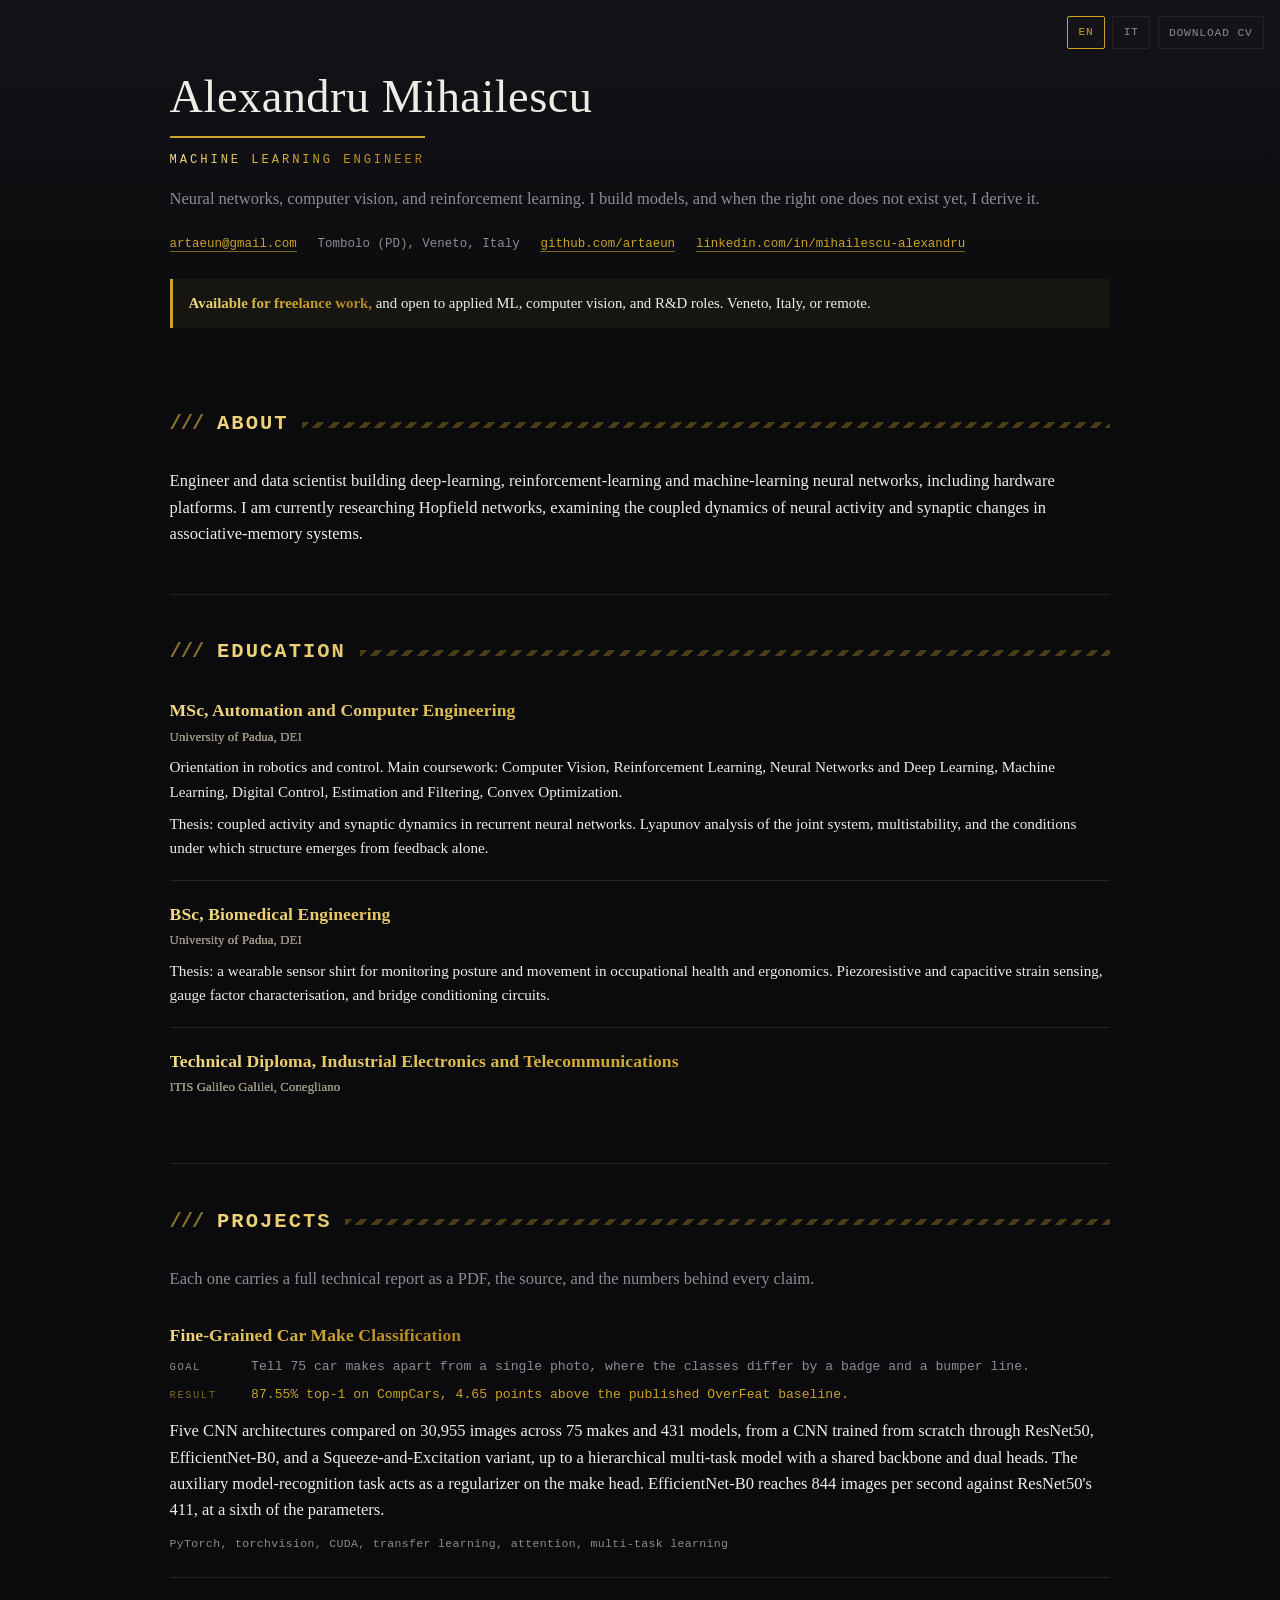
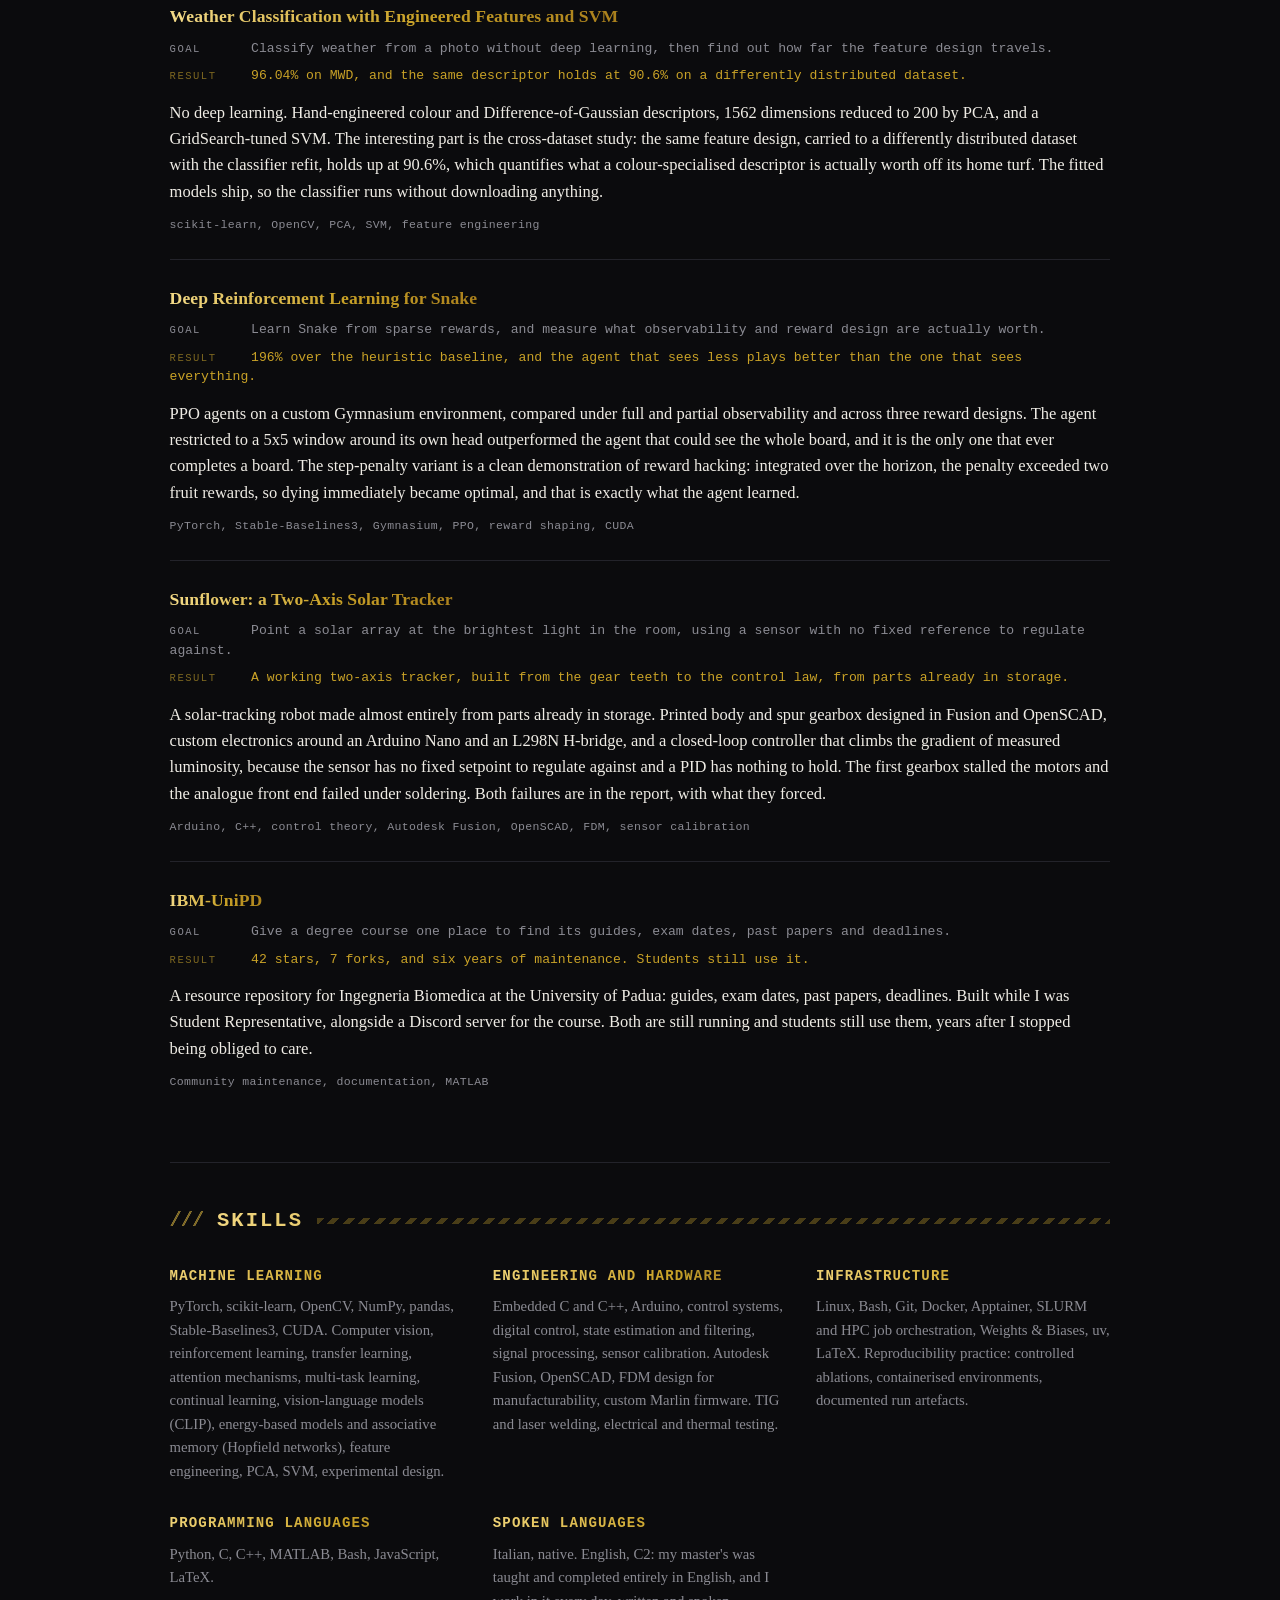
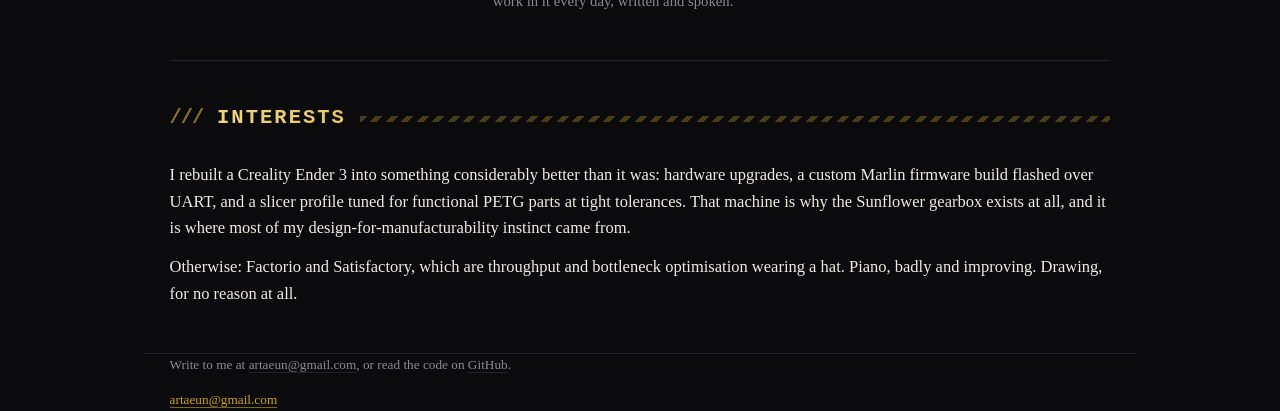
==== index.html @ 0f0a7ff7 "Portfolio site Static two-language page. Italian and English, one stylesheet, a print template that " ====
<!DOCTYPE html>
<html lang="en">
<head>
<meta charset="utf-8">
<meta name="viewport" content="width=device-width, initial-scale=1">
<title>Alexandru Mihailescu</title>
<meta name="description" content="Applied ML engineer. Computer vision, reinforcement learning, embedded systems. MSc Automation Engineering, University of Padua.">
<link rel="stylesheet" href="style.css">
<link rel="icon" href="data:,">
</head>
<body>

<nav class="toolbar screen-only">
  <a href="index.html" class="on">EN</a>
  <a href="it.html">IT</a>
  <button onclick="window.print()">Download CV</button>
</nav>

<header class="hero">
  <div class="wrap">
    <h1>Alexandru Mihailescu</h1>
    <p class="role">Machine Learning Engineer</p>
    <p class="sub">Neural networks, computer vision, and reinforcement learning. I build models, and when the right one does not exist yet, I derive it.</p>

    <ul class="contact">
      <li><a href="mailto:artaeun@gmail.com">artaeun@gmail.com</a></li>
      <li class="print-only phone">+39 340 519 2139</li>
      <li>Tombolo (PD), Veneto, Italy</li>
      <li><a href="https://github.com/artaeun">github.com/artaeun</a></li>
      <li><a href="https://www.linkedin.com/in/mihailescu-alexandru">linkedin.com/in/mihailescu-alexandru</a></li>
    </ul>

    <p class="availability"><strong>Available for freelance work,</strong> and open to applied ML, computer vision, and R&amp;D roles. Veneto, Italy, or remote.</p>
  </div>
</header>

<main class="wrap">

<section id="about">
    <h2>About</h2>
    <p>Engineer and data scientist building deep-learning, reinforcement-learning and machine-learning neural networks, including hardware platforms. I am currently researching Hopfield networks, examining the coupled dynamics of neural activity and synaptic changes in associative-memory systems.</p>
  </section>

<section id="projects">
    <h2>Projects</h2>
    <p class="lede screen-only">Each one carries a full technical report as a PDF, the source, and the numbers behind every claim.</p>

    <article class="project">
      <h3><a href="https://github.com/artaeun/fine-grained-car-classification">Fine-Grained Car Make Classification</a></h3>
      <p class="goal"><span>Goal</span> Tell 75 car makes apart from a single photo, where the classes differ by a badge and a bumper line.</p>
      <p class="metric"><span>Result</span> 87.55% top-1 on CompCars, 4.65 points above the published OverFeat baseline.</p>
      <p>Five CNN architectures compared on 30,955 images across 75 makes and 431 models, from a CNN trained from scratch through ResNet50, EfficientNet-B0, and a Squeeze-and-Excitation variant, up to a hierarchical multi-task model with a shared backbone and dual heads. The auxiliary model-recognition task acts as a regularizer on the make head. EfficientNet-B0 reaches 844 images per second against ResNet50's 411, at a sixth of the parameters.</p>
      <p class="stack">PyTorch, torchvision, CUDA, transfer learning, attention, multi-task learning</p>
    </article>

    <article class="project">
      <h3><a href="https://github.com/artaeun/weather-classification-svm">Weather Classification with Engineered Features and SVM</a></h3>
      <p class="goal"><span>Goal</span> Classify weather from a photo without deep learning, then find out how far the feature design travels.</p>
      <p class="metric"><span>Result</span> 96.04% on MWD, and the same descriptor holds at 90.6% on a differently distributed dataset.</p>
      <p>No deep learning. Hand-engineered colour and Difference-of-Gaussian descriptors, 1562 dimensions reduced to 200 by PCA, and a GridSearch-tuned SVM. The interesting part is the cross-dataset study: the same feature design, carried to a differently distributed dataset with the classifier refit, holds up at 90.6%, which quantifies what a colour-specialised descriptor is actually worth off its home turf. The fitted models ship, so the classifier runs without downloading anything.</p>
      <p class="stack">scikit-learn, OpenCV, PCA, SVM, feature engineering</p>
    </article>

    <article class="project">
      <h3><a href="https://github.com/artaeun/deep-rl-snake">Deep Reinforcement Learning for Snake</a></h3>
      <p class="goal"><span>Goal</span> Learn Snake from sparse rewards, and measure what observability and reward design are actually worth.</p>
      <p class="metric"><span>Result</span> 196% over the heuristic baseline, and the agent that sees less plays better than the one that sees everything.</p>
      <p>PPO agents on a custom Gymnasium environment, compared under full and partial observability and across three reward designs. The agent restricted to a 5x5 window around its own head outperformed the agent that could see the whole board, and it is the only one that ever completes a board. The step-penalty variant is a clean demonstration of reward hacking: integrated over the horizon, the penalty exceeded two fruit rewards, so dying immediately became optimal, and that is exactly what the agent learned.</p>
      <p class="stack">PyTorch, Stable-Baselines3, Gymnasium, PPO, reward shaping, CUDA</p>
    </article>

    <article class="project">
      <h3><a href="https://github.com/artaeun/sunflower-solar-tracker">Sunflower: a Two-Axis Solar Tracker</a></h3>
      <p class="goal"><span>Goal</span> Point a solar array at the brightest light in the room, using a sensor with no fixed reference to regulate against.</p>
      <p class="metric"><span>Result</span> A working two-axis tracker, built from the gear teeth to the control law, from parts already in storage.</p>
      <p>A solar-tracking robot made almost entirely from parts already in storage. Printed body and spur gearbox designed in Fusion and OpenSCAD, custom electronics around an Arduino Nano and an L298N H-bridge, and a closed-loop controller that climbs the gradient of measured luminosity, because the sensor has no fixed setpoint to regulate against and a PID has nothing to hold. The first gearbox stalled the motors and the analogue front end failed under soldering. Both failures are in the report, with what they forced.</p>
      <p class="stack">Arduino, C++, control theory, Autodesk Fusion, OpenSCAD, FDM, sensor calibration</p>
    </article>

    <article class="project">
      <h3><a href="https://github.com/artaeun/IBM-UniPD">IBM-UniPD</a></h3>
      <p class="goal"><span>Goal</span> Give a degree course one place to find its guides, exam dates, past papers and deadlines.</p>
      <p class="metric"><span>Result</span> 42 stars, 7 forks, and six years of maintenance. Students still use it.</p>
      <p>A resource repository for Ingegneria Biomedica at the University of Padua: guides, exam dates, past papers, deadlines. Built while I was Student Representative, alongside a Discord server for the course. Both are still running and students still use them, years after I stopped being obliged to care.</p>
      <p class="stack">Community maintenance, documentation, MATLAB</p>
    </article>
  </section>

<section id="education">
    <h2>Education</h2>

    <article class="entry">
      <h3>MSc, Automation and Computer Engineering <span class="org">University of Padua, DEI</span></h3>
      <p class="screen-only">Orientation in robotics and control. Main coursework: Computer Vision, Reinforcement Learning, Neural Networks and Deep Learning, Machine Learning, Digital Control, Estimation and Filtering, Convex Optimization.</p>
      <p>Thesis: coupled activity and synaptic dynamics in recurrent neural networks. Lyapunov analysis of the joint system, multistability, and the conditions under which structure emerges from feedback alone.</p>
    </article>

    <article class="entry">
      <h3>BSc, Biomedical Engineering <span class="org">University of Padua, DEI</span></h3>
      <p>Thesis: a wearable sensor shirt for monitoring posture and movement in occupational health and ergonomics. Piezoresistive and capacitive strain sensing, gauge factor characterisation, and bridge conditioning circuits.</p>
    </article>

    <article class="entry">
      <h3>Technical Diploma, Industrial Electronics and Telecommunications <span class="org">ITIS Galileo Galilei, Conegliano</span></h3>
    </article>
  </section>

<section id="skills">
    <h2>Skills</h2>

    <div class="skillgrid">
      <div>
        <h3>Machine learning</h3>
        <p>PyTorch, scikit-learn, OpenCV, NumPy, pandas, Stable-Baselines3, CUDA. Computer vision, reinforcement learning, transfer learning, attention mechanisms, multi-task learning, continual learning, vision-language models (CLIP), energy-based models and associative memory (Hopfield networks), feature engineering, PCA, SVM, experimental design.</p>
      </div>
      <div>
        <h3>Engineering and hardware</h3>
        <p>Embedded C and C++, Arduino, control systems, digital control, state estimation and filtering, signal processing, sensor calibration. Autodesk Fusion, OpenSCAD, FDM design for manufacturability, custom Marlin firmware. TIG and laser welding, electrical and thermal testing.</p>
      </div>
      <div>
        <h3>Infrastructure</h3>
        <p>Linux, Bash, Git, Docker, Apptainer, SLURM and HPC job orchestration, Weights &amp; Biases, uv, LaTeX. Reproducibility practice: controlled ablations, containerised environments, documented run artefacts.</p>
      </div>
      <div>
        <h3>Programming languages</h3>
        <p>Python, C, C++, MATLAB, Bash, JavaScript, LaTeX.</p>
      </div>
      <div>
        <h3>Spoken languages</h3>
        <p>Italian, native. English, C2: my master's was taught and completed entirely in English, and I work in it every day, written and spoken.</p>
      </div>
      </div>
  </section>



<section id="interests" class="screen-only">
    <h2>Interests</h2>
    <p>I rebuilt a Creality Ender 3 into something considerably better than it was: hardware upgrades, a custom Marlin firmware build flashed over UART, and a slicer profile tuned for functional PETG parts at tight tolerances. That machine is why the Sunflower gearbox exists at all, and it is where most of my design-for-manufacturability instinct came from.</p>
    <p>Otherwise: Factorio and Satisfactory, which are throughput and bottleneck optimisation wearing a hat. Piano, badly and improving. Drawing, for no reason at all.</p>
  </section>

</main>

<footer class="wrap">
  <p class="colophon screen-only">Write to me at <a href="mailto:artaeun@gmail.com">artaeun@gmail.com</a>, or read the code on <a href="https://github.com/artaeun">GitHub</a>.</p>
  <p class="screen-only"><a href="mailto:artaeun@gmail.com">artaeun@gmail.com</a></p>
  <p class="print-only">artaeun@gmail.com &nbsp;&middot;&nbsp; +39 340 519 2139 &nbsp;&middot;&nbsp; Tombolo (PD), Italy &nbsp;&middot;&nbsp; Portfolio, source and full technical reports: github.com/artaeun &nbsp;&middot;&nbsp; artaeun.github.io</p>
</footer>

</body>
</html>
---- style.css ----
﻿:root {
  --ink: #0b0b0d;
  --ink-2: #131318;
  --text: #efece5;
  --muted: #8b8b93;

  --gold: #c9a227;
  --gold-lit: #f0d478;
  --gold-dim: #7d6720;
  --grad: linear-gradient(62deg, #f5dc8a 0%, #c9a227 55%, #a97f1c 100%);
  --grad-cool: linear-gradient(62deg, #f0d478 0%, #c9a227 60%, #8d6f34 100%);

  --rule: #23232a;

  --serif: "Charter", "Bitstream Charter", Constantia, "Iowan Old Style", "Palatino Linotype", Palatino, Georgia, serif;
  --mono: ui-monospace, "Cascadia Mono", "SF Mono", Menlo, Consolas, monospace;

  --page: 62rem;
  --gutter: 1.6rem;
}

* { box-sizing: border-box; margin: 0; padding: 0; }
html { -webkit-text-size-adjust: 100%; }

body {
  background: var(--ink);
  color: var(--text);
  font: 400 16.5px/1.6 var(--serif);
  font-feature-settings: "kern" 1, "liga" 1, "lnum" 1;
  font-variant-numeric: lining-nums;
}

.wrap { width: 100%; max-width: var(--page); margin: 0 auto; padding: 0 var(--gutter); }

a { color: var(--gold); text-decoration: none; border-bottom: 1px solid var(--gold-dim); }
a:hover { color: var(--gold-lit); border-bottom-color: var(--gold-lit); }

/* Obsidianite move: bold text is a gradient, clipped to the glyphs. */
strong {
  background-image: var(--grad);
  -webkit-background-clip: text;
  background-clip: text;
  -webkit-text-fill-color: transparent;
  color: var(--gold);
  font-weight: 600;
}

/* ---------- hero ---------- */

.hero { padding: 4.5rem 0 2.4rem; background: linear-gradient(180deg, var(--ink-2), var(--ink)); }

h1 { font-size: clamp(2rem, 5.5vw, 2.9rem); font-weight: 400; letter-spacing: 0.01em; line-height: 1.08; }

.role {
  font-family: var(--mono);
  font-size: 0.76rem;
  letter-spacing: 0.24em;
  text-transform: uppercase;
  margin: 0.85rem 0 0;
  padding-top: 0.85rem;
  border-top: 2px solid var(--gold);
  display: inline-block;
  background-image: var(--grad);
  -webkit-background-clip: text;
  background-clip: text;
  -webkit-text-fill-color: transparent;
}

.sub { color: var(--muted); margin-top: 0.9rem; }

.contact {
  list-style: none;
  display: flex; flex-wrap: wrap;
  gap: 0.3rem 1.3rem;
  margin-top: 1.4rem;
  font-family: var(--mono);
  font-size: 0.78rem;
  color: var(--muted);
}

.availability {
  margin-top: 1.5rem;
  padding: 0.8rem 1rem;
  border-left: 3px solid var(--gold);
  background: rgba(201, 162, 39, 0.06);
  font-size: 0.93rem;
}

/* ---------- sections: the worksite rule ---------- */

/* Reading order on screen. The markup order is the printed order, so the two are
   set independently. */
main { display: flex; flex-direction: column; }
#about     { order: 1; }
#education { order: 2; }
#projects  { order: 3; }
#skills    { order: 4; }
#interests { order: 5; }

section { padding: 2.6rem 0 2.9rem; }

main section, footer { border-top: 1px solid var(--rule); }
#about { border-top: 0; }

h2 {
  display: flex;
  align-items: center;
  gap: 0.85rem;
  font-family: var(--mono);
  font-size: 1.28rem;
  font-weight: 700;
  letter-spacing: 0.1em;
  text-transform: uppercase;
  margin-bottom: 1.7rem;
  background-image: var(--grad);
  -webkit-background-clip: text;
  background-clip: text;
  -webkit-text-fill-color: transparent;
}

h2::before {
  content: "///";
  -webkit-text-fill-color: var(--gold-dim);
  letter-spacing: -0.05em;
  font-weight: 400;
}

/* the hazard rule running out from the heading */
h2::after {
  content: "";
  flex: 1;
  height: 6px;
  background: repeating-linear-gradient(
      135deg,
      var(--gold-dim) 0 5px,
      transparent 5px 11px);
  opacity: 0.55;
}

h3 { font-size: 1.1rem; font-weight: 600; letter-spacing: 0.005em; }

p + p { margin-top: 0.8rem; }
.lede { color: var(--muted); margin-bottom: 1.8rem; }

/* ---------- projects ---------- */

.project { padding: 1.5rem 0; border-top: 1px solid var(--rule); }
.project:first-of-type { border-top: 0; padding-top: 0; }

/* project titles carry the gradient, same as every other h3 on the page */
.project h3 a {
  border: 0;
  background-image: var(--grad);
  -webkit-background-clip: text;
  background-clip: text;
  -webkit-text-fill-color: transparent;
  color: var(--gold);
}
.project h3 a:hover {
  background-image: none;
  -webkit-text-fill-color: var(--gold-lit);
  color: var(--gold-lit);
}

.goal, .metric { font-family: var(--mono); font-size: 0.82rem; line-height: 1.5; margin-top: 0.5rem; }
.goal { color: var(--muted); }
.metric { color: var(--gold); }

.goal span, .metric span {
  display: inline-block;
  min-width: 4.6rem;
  font-size: 0.66rem;
  letter-spacing: 0.14em;
  text-transform: uppercase;
  color: var(--muted);
}
.metric span { color: var(--gold-dim); }

.project > p:not(.goal):not(.metric):not(.stack) { margin-top: 0.85rem; }

.stack { margin-top: 0.7rem; font-family: var(--mono); font-size: 0.72rem; color: var(--muted); letter-spacing: 0.03em; }

/* ---------- skills ---------- */

.skillgrid { display: grid; grid-template-columns: repeat(auto-fit, minmax(14rem, 1fr)); gap: 1.8rem; }
.skillgrid h3 {
  font-size: 0.88rem;
  font-family: var(--mono);
  letter-spacing: 0.08em;
  text-transform: uppercase;
  margin-bottom: 0.5rem;
  background-image: var(--grad-cool);
  -webkit-background-clip: text;
  background-clip: text;
  -webkit-text-fill-color: transparent;
}
.skillgrid p { font-size: 0.92rem; color: var(--muted); }

/* ---------- entries ---------- */

.entry { padding: 1.2rem 0; border-top: 1px solid var(--rule); }
.entry:first-of-type { border-top: 0; padding-top: 0; }

.entry h3 {
  background-image: var(--grad);
  -webkit-background-clip: text;
  background-clip: text;
  -webkit-text-fill-color: transparent;
  color: var(--gold);
}

/* the organisation stays muted; it must not inherit the clipped fill */
.entry .org {
  display: block;
  font-size: 0.8rem;
  font-weight: 400;
  margin-top: 0.15rem;
  -webkit-text-fill-color: var(--muted);
  color: var(--muted);
}

.entry p { font-size: 0.95rem; margin-top: 0.5rem; }

/* ---------- toolbar ---------- */

.toolbar { position: fixed; top: 1rem; right: 1rem; z-index: 10; display: flex; gap: 0.45rem; }
.toolbar a, .toolbar button {
  font-family: var(--mono);
  font-size: 0.7rem; letter-spacing: 0.08em; text-transform: uppercase;
  color: var(--muted); background: var(--ink-2);
  border: 1px solid var(--rule); border-radius: 2px;
  padding: 0.42rem 0.65rem; cursor: pointer;
}
.toolbar a:hover, .toolbar button:hover { color: var(--gold); border-color: var(--gold); }
.toolbar a.on { color: var(--gold); border-color: var(--gold); }

footer { padding: 2rem 0 3.5rem; color: var(--muted); font-size: 0.83rem; }

.colophon a { color: var(--muted); border-bottom-color: var(--rule); }
.colophon a:hover { color: var(--gold-lit); border-bottom-color: var(--gold-lit); }

.print-only { display: none; }

@media (max-width: 46rem) {
  body { font-size: 16px; }
  .hero { padding: 3.2rem 0 2rem; }
  .toolbar { position: static; justify-content: flex-end; padding: 1rem 1.4rem 0; }
  h2 { font-size: 1.1rem; }
  .goal span, .metric span { display: block; min-width: 0; margin-bottom: 0.1rem; }
}

/* ======================================================================
   PRINT. Its own template. None of the above decoration survives.
   ====================================================================== */

@media print {

  /* @page margin is zero and the real margins are body padding, so a print
     dialog set to None or Minimum cannot flatten them. */
  @page { size: A4 portrait; margin: 0; }

  html, body { background: #fff !important; color: #1a1a1a !important; }

  body {
    font: 400 9.4pt/1.46 var(--serif);
    font-feature-settings: "kern" 1, "liga" 1, "lnum" 1;
    font-variant-numeric: lining-nums;
    -webkit-print-color-adjust: exact;
    print-color-adjust: exact;
    width: 210mm;
    padding: 12mm 14mm 8mm;
  }

  .wrap { max-width: none; width: auto; padding: 0; margin: 0; }

  /* the tagline repeats the opening sentence of the profile, and the footer only
     repeated the header contact line */
  /* the printed sheet drops what the covering email and the website already carry:
     the tagline (it repeats the profile), the availability note, the coursework list */
  .toolbar, .screen-only, #interests, footer, .sub, .availability { display: none !important; }
  .print-only { display: inline; }

  /* no gradients on paper: they print as mud */
  strong, .role, h2, .metric, .skillgrid h3, .entry h3, .entry .org, .project h3 a {
    background: none !important;
    -webkit-text-fill-color: currentColor !important;
    background-clip: border-box !important;
  }

  /* One column, in document order. A printed sheet fragments predictably this way;
     a grid container does not. */
  main { display: block; }
  section { display: block; padding: 10pt 0 0; }
  main section { border-top: 0 !important; }
  main section:first-of-type { padding-top: 0; }

  .skillgrid { display: grid; grid-template-columns: 1fr 1fr; column-gap: 7mm; row-gap: 3pt; }
  .skillgrid > div { break-inside: avoid; }


  /* ---- header ---- */
  .hero {
    background: none !important;
    border: 0;
    border-bottom: 1.6pt solid #9a7c14;
    padding: 0 0 8pt;
    margin-bottom: 0;
  }
  h1 { font-size: 21pt; letter-spacing: 0.02em; color: #111; }
  .role {
    border-top: 0; padding: 0; margin: 2.5pt 0 0;
    font-size: 8pt; letter-spacing: 0.18em; font-weight: 600;
    color: #9a7c14 !important;
  }
  .sub { margin-top: 3.5pt; font-size: 9.2pt; color: #444; }

  /* contact: serif, not mono. Mono was stretching the phone digits apart. */
  .contact {
    margin-top: 5pt;
    gap: 2pt 18pt;
    font-family: var(--serif);
    font-size: 9pt;
    letter-spacing: 0;
    color: #333;
  }
  .contact li { white-space: nowrap; }
  .contact a { color: #333; border: 0; }

  .availability {
    margin-top: 7pt; padding: 4pt 7pt; font-size: 8.6pt;
    background: #faf6ea !important;
    border-left: 2pt solid #9a7c14;
    break-inside: avoid;
  }
  .availability strong { color: #8a6d12 !important; }

  /* ---- sections ---- */
  section {
    padding: 6pt 0 0;
    border: 0 !important;
    border-image: none !important;
  }

  h2 {
    display: block;
    font-family: var(--mono);
    font-size: 10.5pt;
    font-weight: 700;
    letter-spacing: 0.14em;
    color: #9a7c14 !important;
    margin: 0 0 3.5pt;
    padding-bottom: 1.5pt;
    border-bottom: 0.6pt solid #d8cba4;
  }
  h2::before, h2::after { content: none !important; }
  h2 { text-transform: uppercase; }
  .role { font-family: var(--mono); font-style: normal; text-transform: uppercase; }
  .availability { color: #333 !important; }
  .entry .org { font-family: var(--serif) !important; letter-spacing: 0 !important; }

  h3 { font-size: 9.3pt; color: #111; }

  #about p { font-size: 9.1pt; color: #333; }
  #about p + p { margin-top: 3pt; }

  /* ---- experience ---- */
  .entry {
    padding: 5.5pt 0;
    border-top: 0.35pt solid #e6e6e6;
    break-inside: avoid;
  }
  .entry:first-of-type { border-top: 0; padding-top: 1pt; }
  .entry h3 { color: #8a6d12 !important; font-size: 9.3pt; line-height: 1.25; }
  .entry .org { font-size: 8.4pt; color: #666 !important; margin-top: 0.5pt; }
  .entry p { font-size: 8.2pt; color: #333; margin-top: 2.5pt; line-height: 1.36; }
  .entry p strong { color: #8a6d12 !important; }

  .project h3, .project h3 a { color: #8a6d12 !important; }

  /* ---- projects on paper: title, goal, result. No prose, no stack. ---- */
  .project {
    padding: 5.5pt 0;
    border-top: 0.35pt solid #e6e6e6;
    break-inside: avoid;
  }
  .project:first-of-type { border-top: 0; padding-top: 1pt; }
  .project h3 { font-size: 9pt; }
  .project h3 a { color: #111; }

  .project > p:not(.goal):not(.metric) { display: none !important; }

  /* IBM-UniPD has its own Experience entry; do not print it twice */
  #projects .project:last-of-type { display: none !important; }

  .goal, .metric {
    display: block;
    font-family: var(--serif);
    font-size: 8.5pt;
    line-height: 1.33;
    margin-top: 1.6pt;
    text-indent: -3.2rem;
    padding-left: 3.2rem;
    color: #333 !important;
  }
  .goal { color: #555 !important; }

  .goal span, .metric span {
    display: inline-block;
    min-width: 3.2rem;
    font-family: var(--mono);
    font-size: 6.8pt;
    letter-spacing: 0.1em;
    text-transform: uppercase;
    text-indent: 0;
    -webkit-text-fill-color: currentColor !important;
  }
  .goal span { color: #999 !important; }
  .metric span { color: #9a7c14 !important; }

  /* ---- skills ---- */
  .skillgrid { display: block; }
  .skillgrid > div { margin-top: 2pt; }
  .skillgrid > div:first-child { margin-top: 0; }
  .skillgrid h3 {
    display: inline;
    font-size: 7.4pt;
    font-family: var(--mono);
    letter-spacing: 0.09em;
    color: #9a7c14 !important;
    margin: 0;
  }
  .skillgrid h3::after { content: "\00a0\00a0"; }
  .skillgrid p { display: inline; font-size: 8.3pt; color: #333; line-height: 1.32; }

  footer {
    padding: 3pt 0 0;
    margin-top: 3.5pt;
    border: 0 !important;
    border-top: 0.4pt solid #ddd !important;
    border-image: none !important;
    font-size: 7.6pt;
    color: #555;
  }

  a { color: #1a1a1a; border: 0; }

  /* full-measure run-in rows: a grid row cannot split across a page, a block can */
  .skillgrid { display: block; }
  .skillgrid > div { margin-top: 5pt; }
  .skillgrid > div:first-child { margin-top: 0; }
  .skillgrid h3 { display: inline; font-size: 7pt; letter-spacing: 0.1em; }
  .skillgrid h3::after { content: "\00a0\00a0"; }
  .skillgrid p { display: inline; font-size: 9pt; line-height: 1.44; }
}
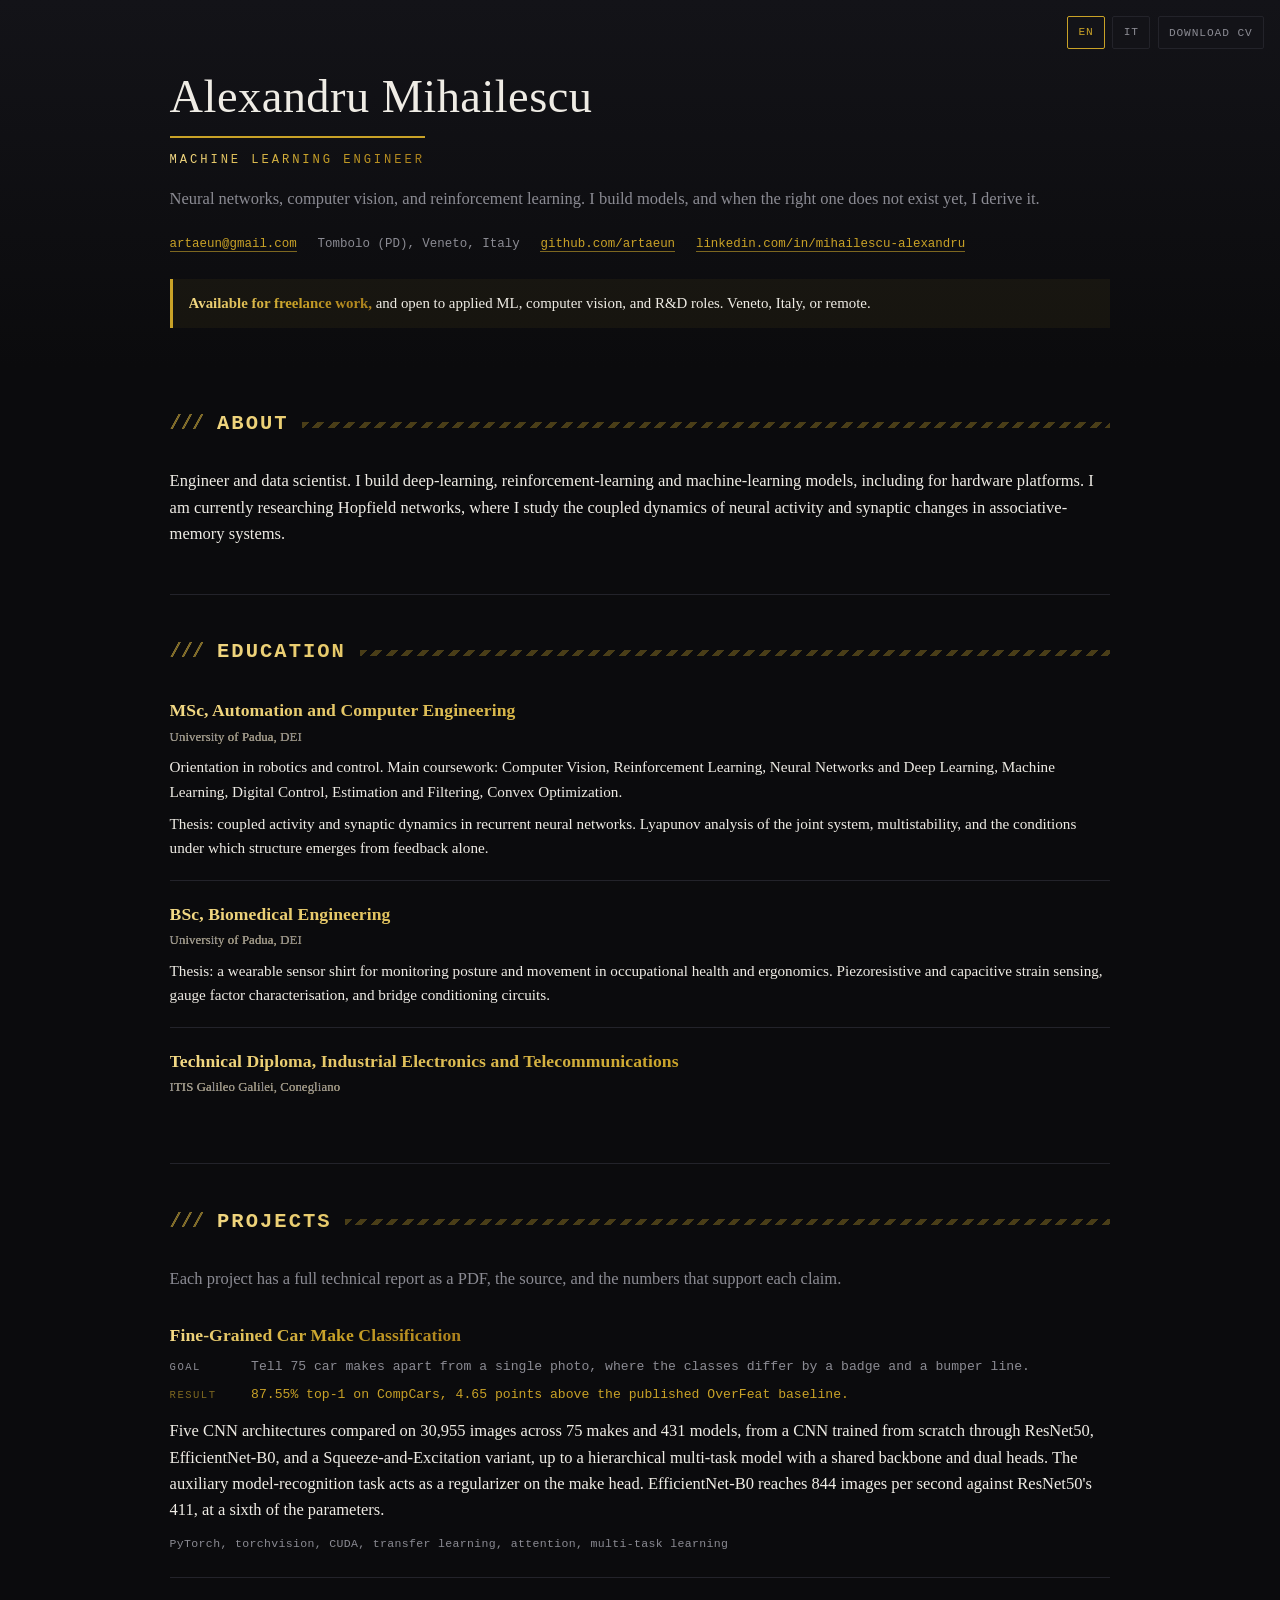
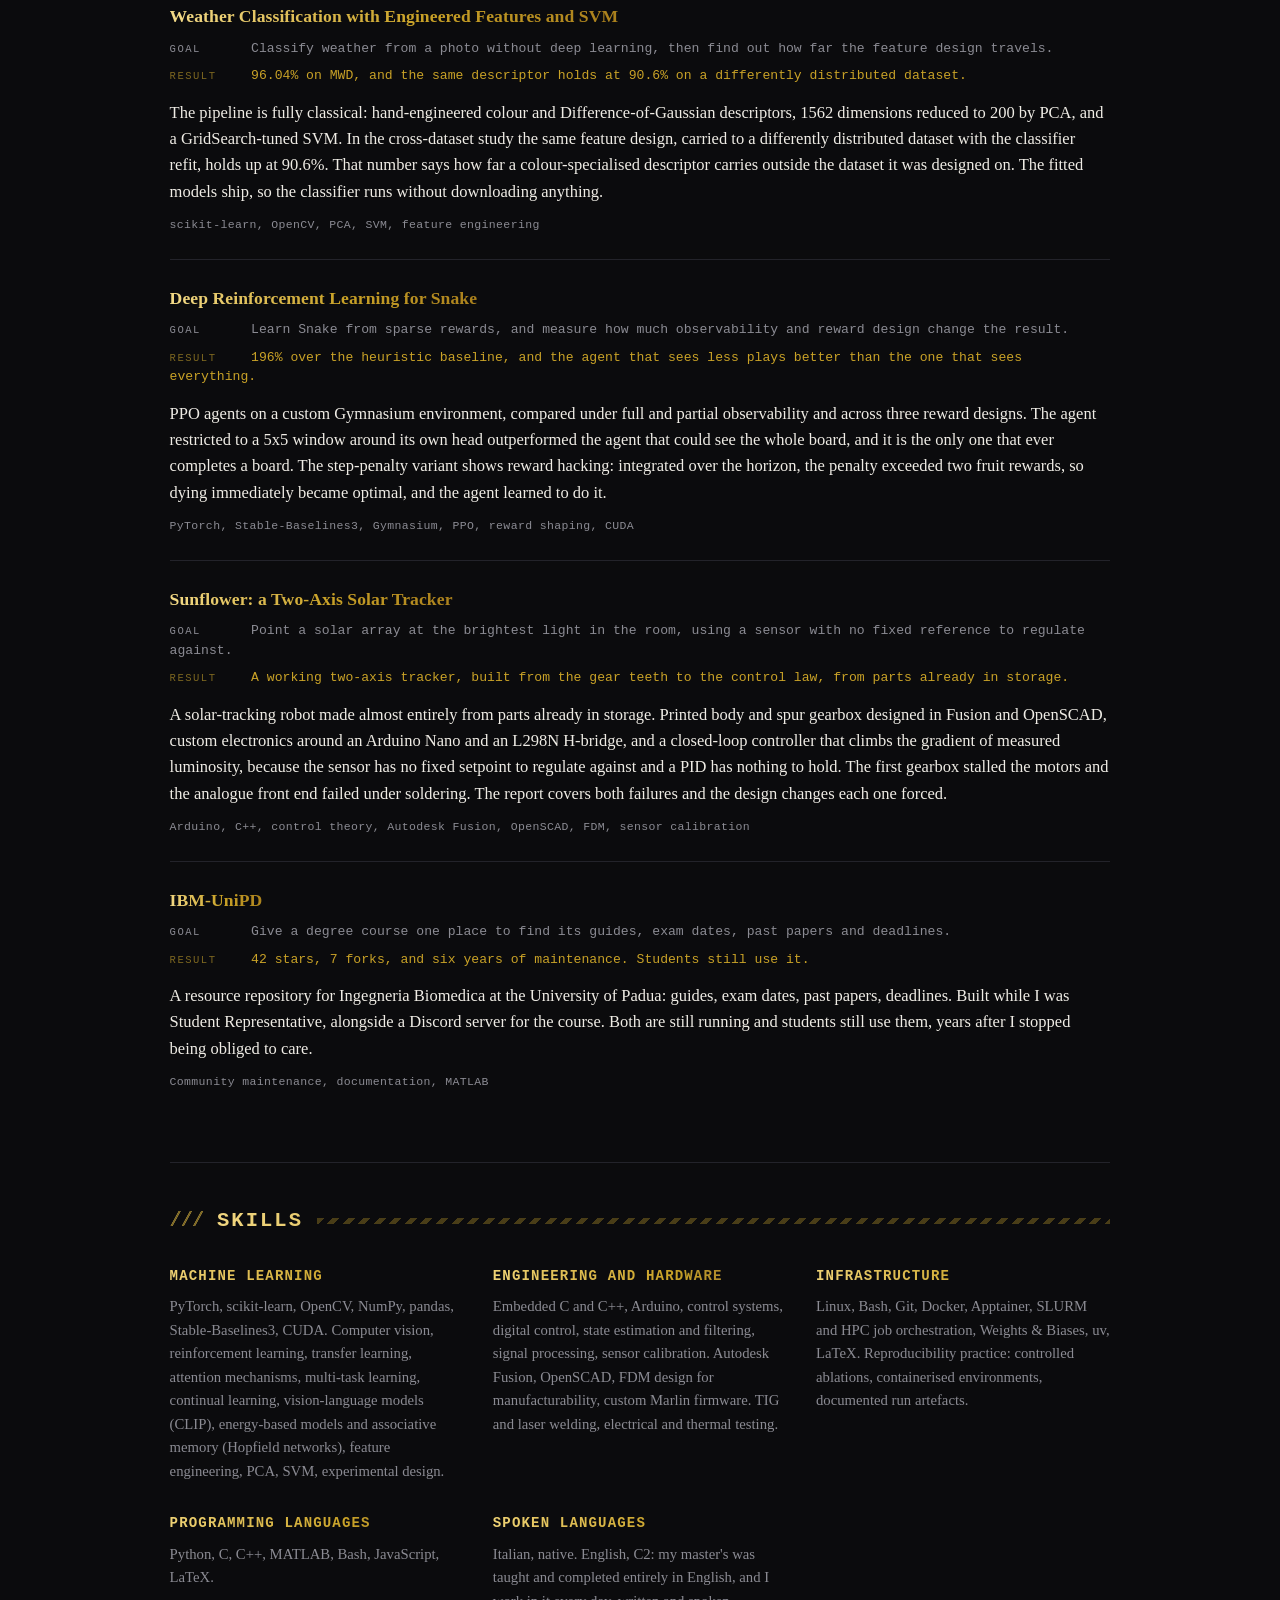
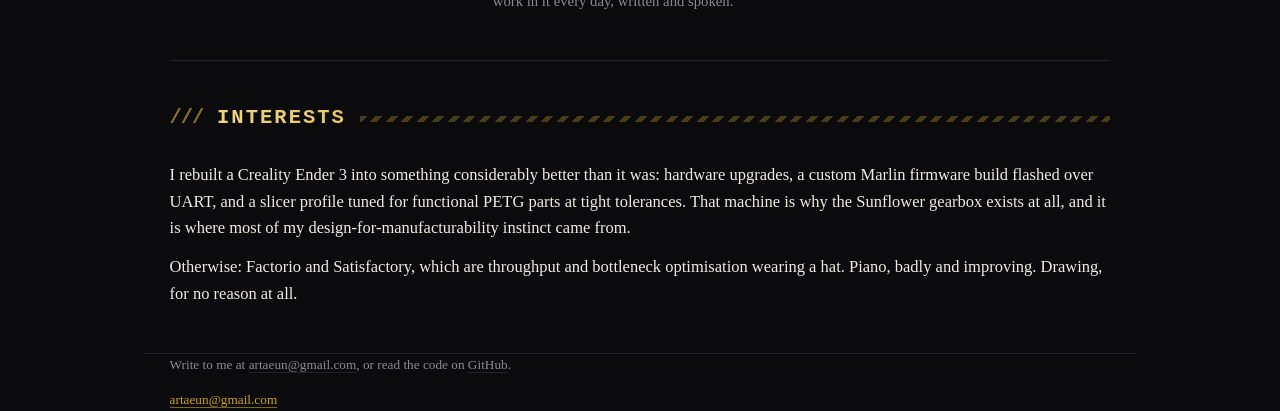
==== commit b2ac14af: "Polish the wording of the English and Italian pages" ====
--- a/index.html
+++ b/index.html
@@ -38,12 +38,12 @@
 
 <section id="about">
     <h2>About</h2>
-    <p>Engineer and data scientist building deep-learning, reinforcement-learning and machine-learning neural networks, including hardware platforms. I am currently researching Hopfield networks, examining the coupled dynamics of neural activity and synaptic changes in associative-memory systems.</p>
+    <p>Engineer and data scientist. I build deep-learning, reinforcement-learning and machine-learning models, including for hardware platforms. I am currently researching Hopfield networks, where I study the coupled dynamics of neural activity and synaptic changes in associative-memory systems.</p>
   </section>
 
 <section id="projects">
     <h2>Projects</h2>
-    <p class="lede screen-only">Each one carries a full technical report as a PDF, the source, and the numbers behind every claim.</p>
+    <p class="lede screen-only">Each project has a full technical report as a PDF, the source, and the numbers that support each claim.</p>
 
     <article class="project">
       <h3><a href="https://github.com/artaeun/fine-grained-car-classification">Fine-Grained Car Make Classification</a></h3>
@@ -57,15 +57,15 @@
       <h3><a href="https://github.com/artaeun/weather-classification-svm">Weather Classification with Engineered Features and SVM</a></h3>
       <p class="goal"><span>Goal</span> Classify weather from a photo without deep learning, then find out how far the feature design travels.</p>
       <p class="metric"><span>Result</span> 96.04% on MWD, and the same descriptor holds at 90.6% on a differently distributed dataset.</p>
-      <p>No deep learning. Hand-engineered colour and Difference-of-Gaussian descriptors, 1562 dimensions reduced to 200 by PCA, and a GridSearch-tuned SVM. The interesting part is the cross-dataset study: the same feature design, carried to a differently distributed dataset with the classifier refit, holds up at 90.6%, which quantifies what a colour-specialised descriptor is actually worth off its home turf. The fitted models ship, so the classifier runs without downloading anything.</p>
+      <p>The pipeline is fully classical: hand-engineered colour and Difference-of-Gaussian descriptors, 1562 dimensions reduced to 200 by PCA, and a GridSearch-tuned SVM. In the cross-dataset study the same feature design, carried to a differently distributed dataset with the classifier refit, holds up at 90.6%. That number says how far a colour-specialised descriptor carries outside the dataset it was designed on. The fitted models ship, so the classifier runs without downloading anything.</p>
       <p class="stack">scikit-learn, OpenCV, PCA, SVM, feature engineering</p>
     </article>
 
     <article class="project">
       <h3><a href="https://github.com/artaeun/deep-rl-snake">Deep Reinforcement Learning for Snake</a></h3>
-      <p class="goal"><span>Goal</span> Learn Snake from sparse rewards, and measure what observability and reward design are actually worth.</p>
+      <p class="goal"><span>Goal</span> Learn Snake from sparse rewards, and measure how much observability and reward design change the result.</p>
       <p class="metric"><span>Result</span> 196% over the heuristic baseline, and the agent that sees less plays better than the one that sees everything.</p>
-      <p>PPO agents on a custom Gymnasium environment, compared under full and partial observability and across three reward designs. The agent restricted to a 5x5 window around its own head outperformed the agent that could see the whole board, and it is the only one that ever completes a board. The step-penalty variant is a clean demonstration of reward hacking: integrated over the horizon, the penalty exceeded two fruit rewards, so dying immediately became optimal, and that is exactly what the agent learned.</p>
+      <p>PPO agents on a custom Gymnasium environment, compared under full and partial observability and across three reward designs. The agent restricted to a 5x5 window around its own head outperformed the agent that could see the whole board, and it is the only one that ever completes a board. The step-penalty variant shows reward hacking: integrated over the horizon, the penalty exceeded two fruit rewards, so dying immediately became optimal, and the agent learned to do it.</p>
       <p class="stack">PyTorch, Stable-Baselines3, Gymnasium, PPO, reward shaping, CUDA</p>
     </article>
 
@@ -73,7 +73,7 @@
       <h3><a href="https://github.com/artaeun/sunflower-solar-tracker">Sunflower: a Two-Axis Solar Tracker</a></h3>
       <p class="goal"><span>Goal</span> Point a solar array at the brightest light in the room, using a sensor with no fixed reference to regulate against.</p>
       <p class="metric"><span>Result</span> A working two-axis tracker, built from the gear teeth to the control law, from parts already in storage.</p>
-      <p>A solar-tracking robot made almost entirely from parts already in storage. Printed body and spur gearbox designed in Fusion and OpenSCAD, custom electronics around an Arduino Nano and an L298N H-bridge, and a closed-loop controller that climbs the gradient of measured luminosity, because the sensor has no fixed setpoint to regulate against and a PID has nothing to hold. The first gearbox stalled the motors and the analogue front end failed under soldering. Both failures are in the report, with what they forced.</p>
+      <p>A solar-tracking robot made almost entirely from parts already in storage. Printed body and spur gearbox designed in Fusion and OpenSCAD, custom electronics around an Arduino Nano and an L298N H-bridge, and a closed-loop controller that climbs the gradient of measured luminosity, because the sensor has no fixed setpoint to regulate against and a PID has nothing to hold. The first gearbox stalled the motors and the analogue front end failed under soldering. The report covers both failures and the design changes each one forced.</p>
       <p class="stack">Arduino, C++, control theory, Autodesk Fusion, OpenSCAD, FDM, sensor calibration</p>
     </article>
 
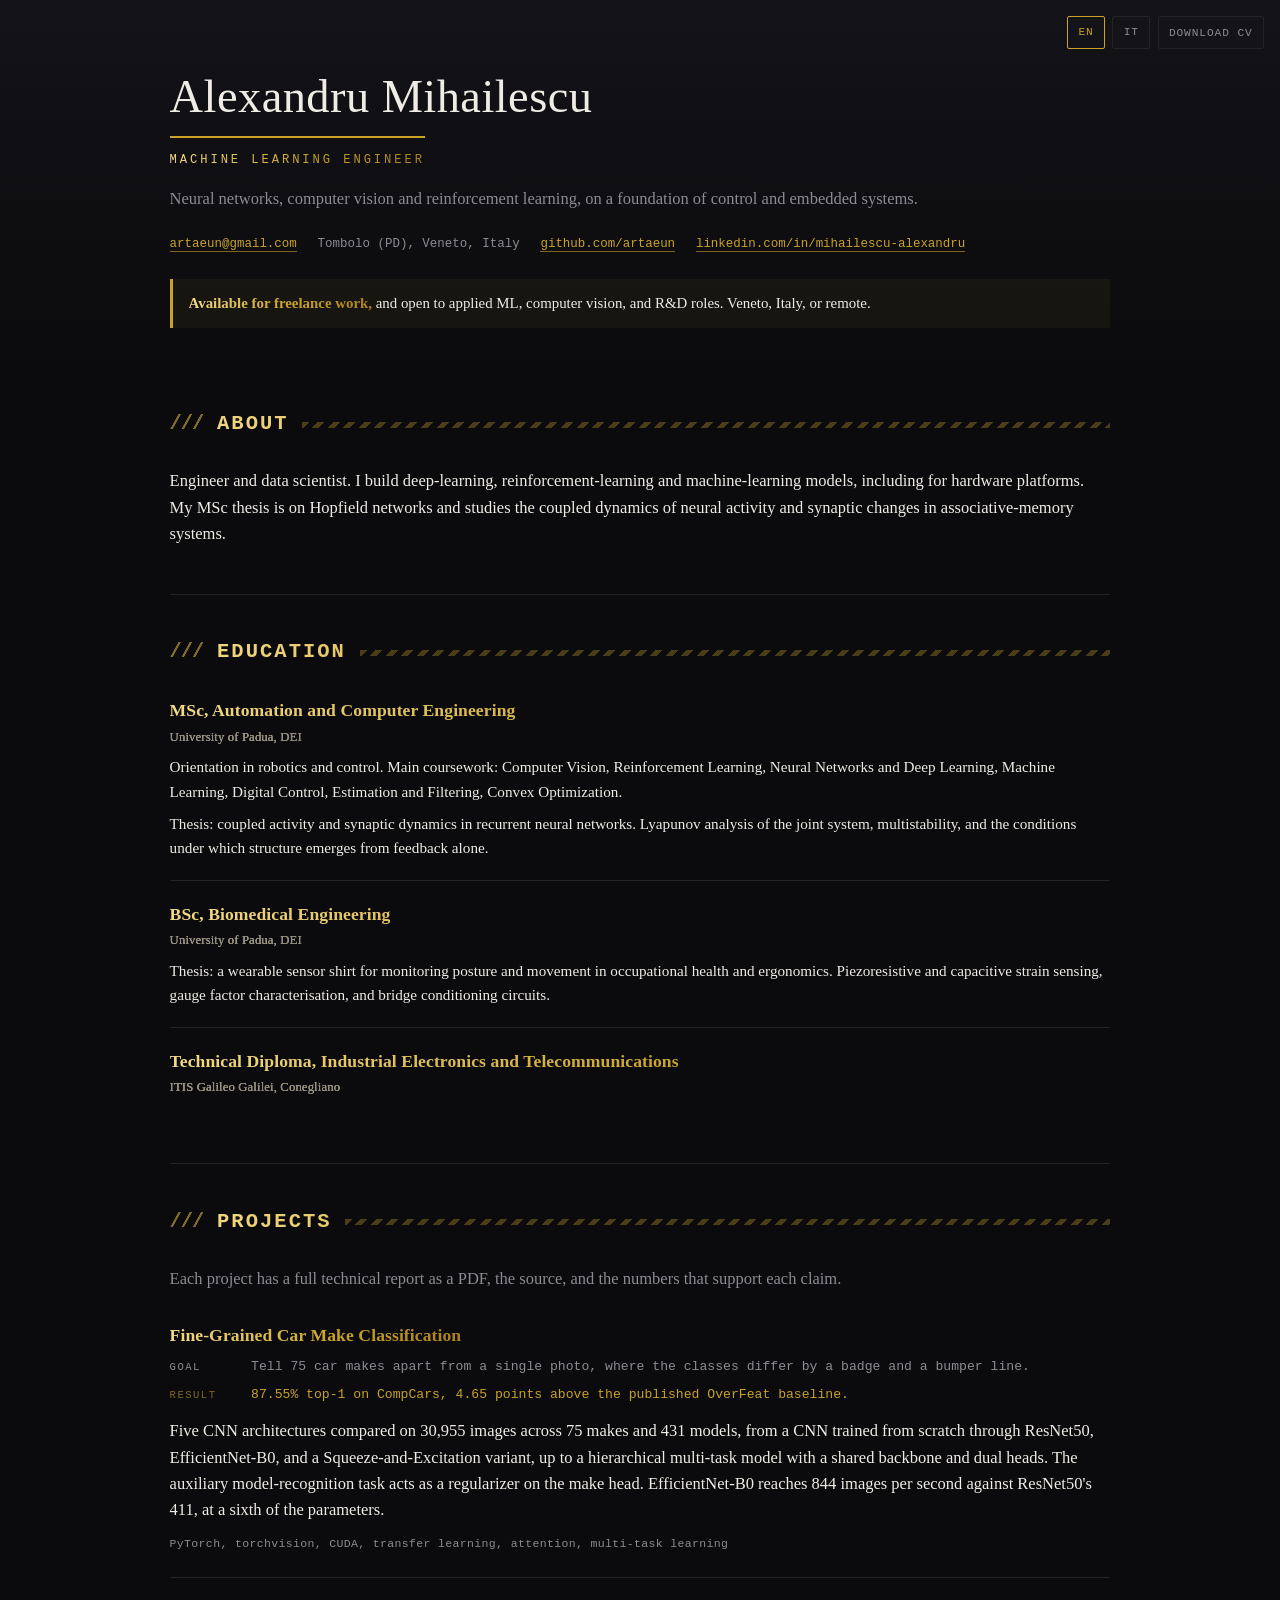
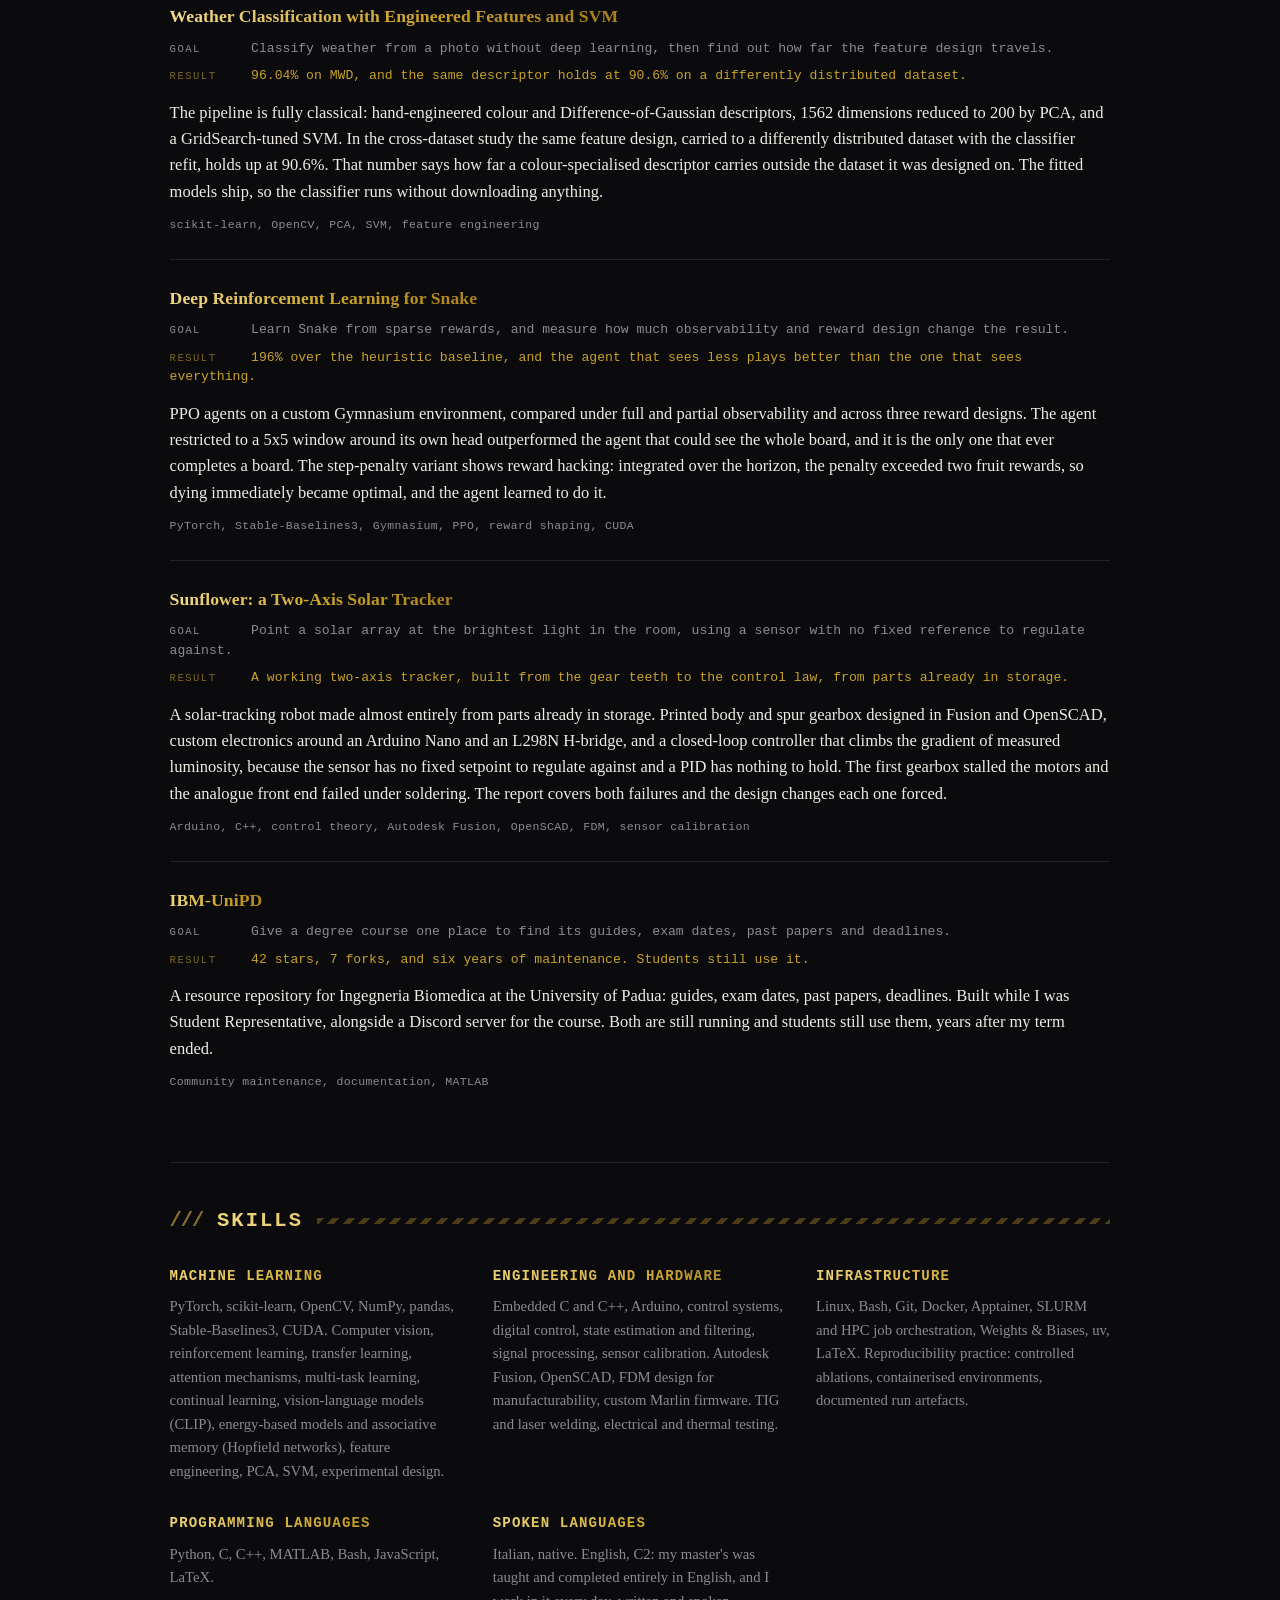
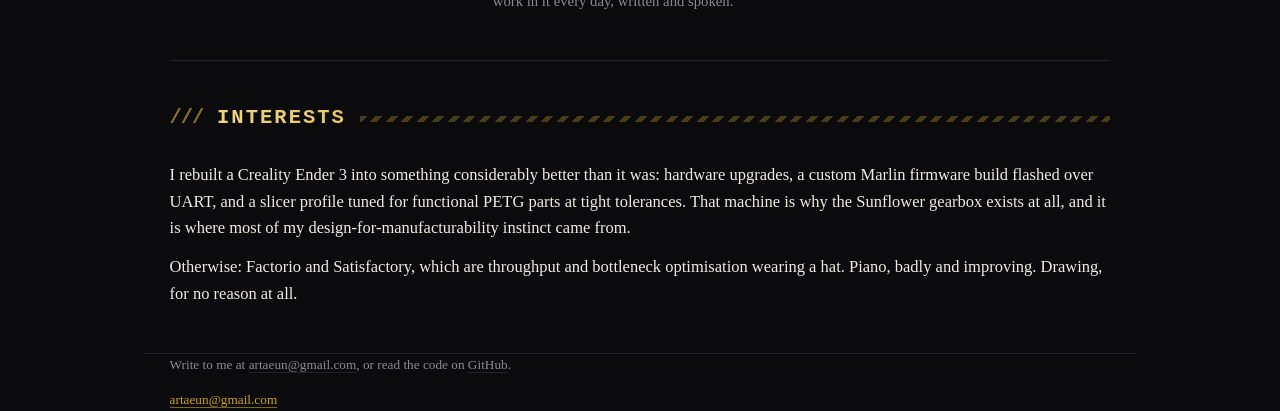
==== commit ac05b2cf: "Update the intro and the degree wording" ====
--- a/index.html
+++ b/index.html
@@ -20,7 +20,7 @@
   <div class="wrap">
     <h1>Alexandru Mihailescu</h1>
     <p class="role">Machine Learning Engineer</p>
-    <p class="sub">Neural networks, computer vision, and reinforcement learning. I build models, and when the right one does not exist yet, I derive it.</p>
+    <p class="sub">Neural networks, computer vision and reinforcement learning, on a foundation of control and embedded systems.</p>
 
     <ul class="contact">
       <li><a href="mailto:artaeun@gmail.com">artaeun@gmail.com</a></li>
@@ -38,7 +38,7 @@
 
 <section id="about">
     <h2>About</h2>
-    <p>Engineer and data scientist. I build deep-learning, reinforcement-learning and machine-learning models, including for hardware platforms. I am currently researching Hopfield networks, where I study the coupled dynamics of neural activity and synaptic changes in associative-memory systems.</p>
+    <p>Engineer and data scientist. I build deep-learning, reinforcement-learning and machine-learning models, including for hardware platforms. My MSc thesis is on Hopfield networks and studies the coupled dynamics of neural activity and synaptic changes in associative-memory systems.</p>
   </section>
 
 <section id="projects">
@@ -81,7 +81,7 @@
       <h3><a href="https://github.com/artaeun/IBM-UniPD">IBM-UniPD</a></h3>
       <p class="goal"><span>Goal</span> Give a degree course one place to find its guides, exam dates, past papers and deadlines.</p>
       <p class="metric"><span>Result</span> 42 stars, 7 forks, and six years of maintenance. Students still use it.</p>
-      <p>A resource repository for Ingegneria Biomedica at the University of Padua: guides, exam dates, past papers, deadlines. Built while I was Student Representative, alongside a Discord server for the course. Both are still running and students still use them, years after I stopped being obliged to care.</p>
+      <p>A resource repository for Ingegneria Biomedica at the University of Padua: guides, exam dates, past papers, deadlines. Built while I was Student Representative, alongside a Discord server for the course. Both are still running and students still use them, years after my term ended.</p>
       <p class="stack">Community maintenance, documentation, MATLAB</p>
     </article>
   </section>
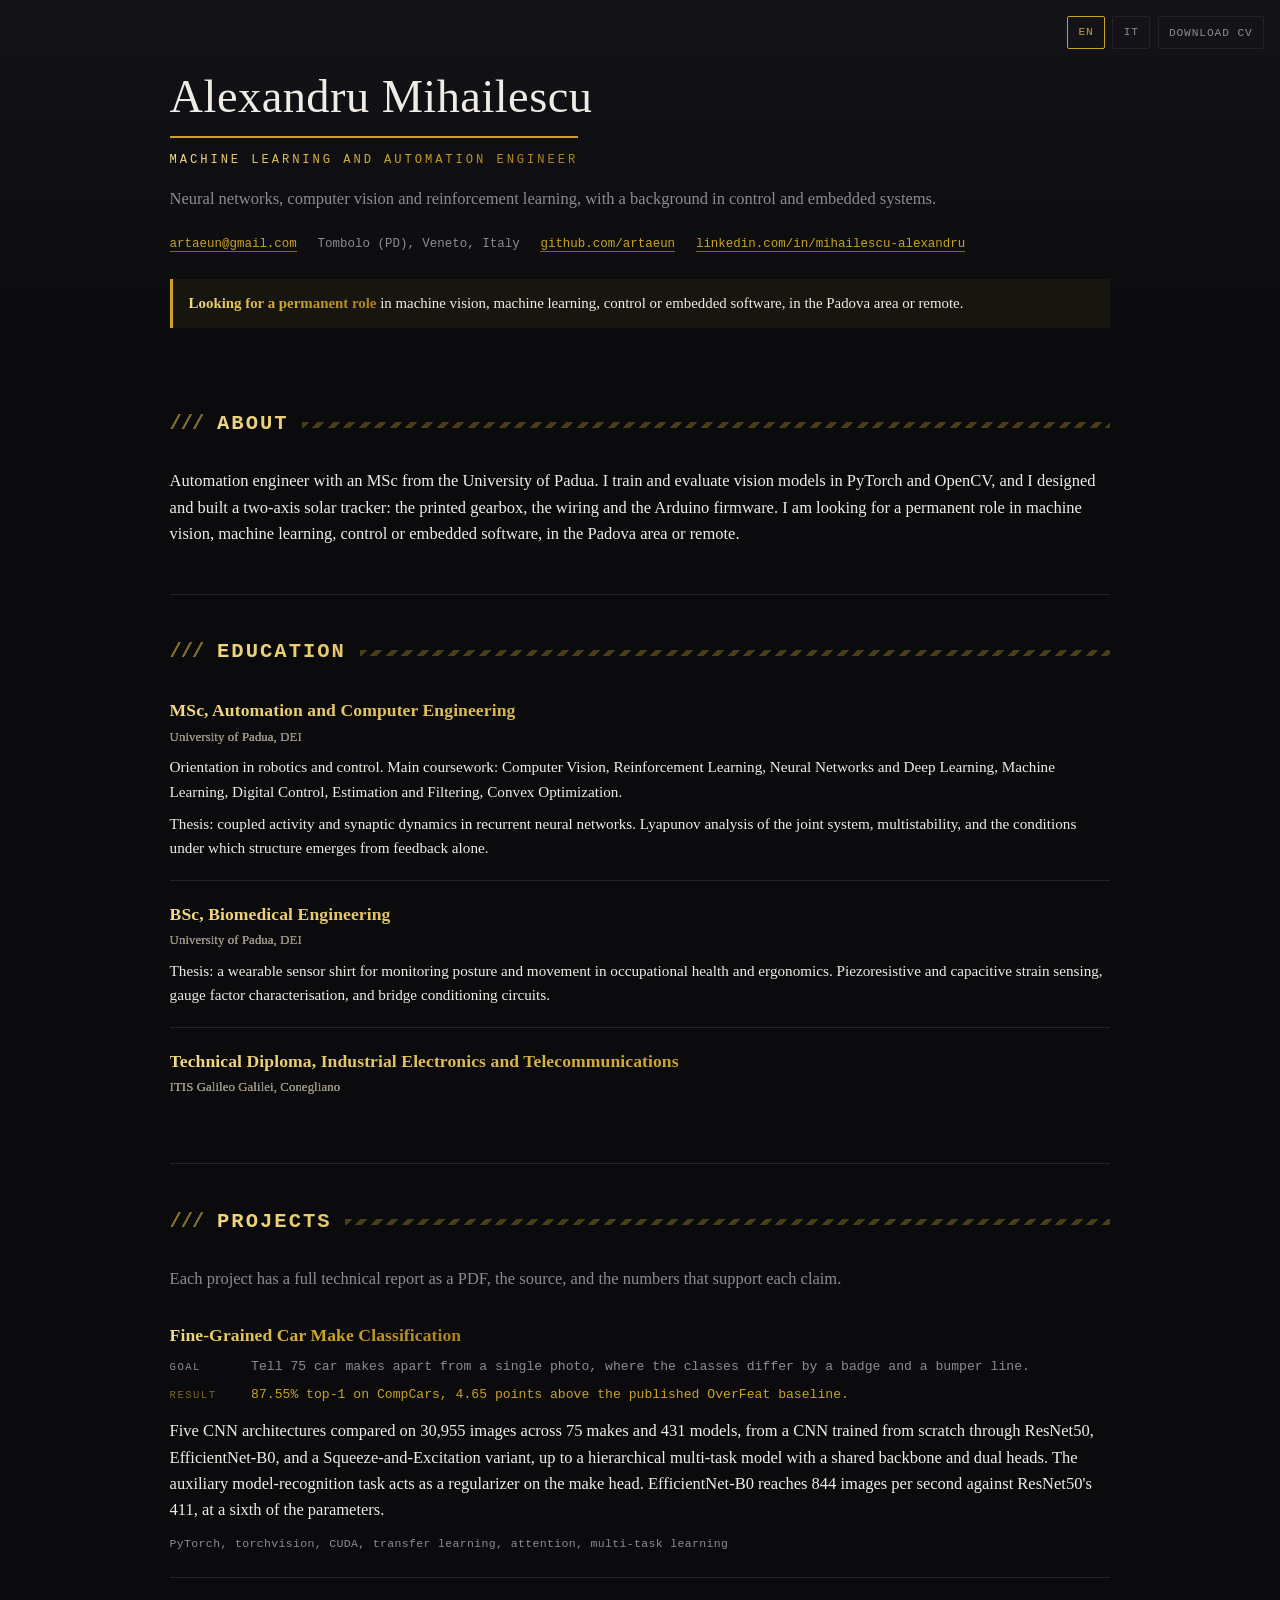
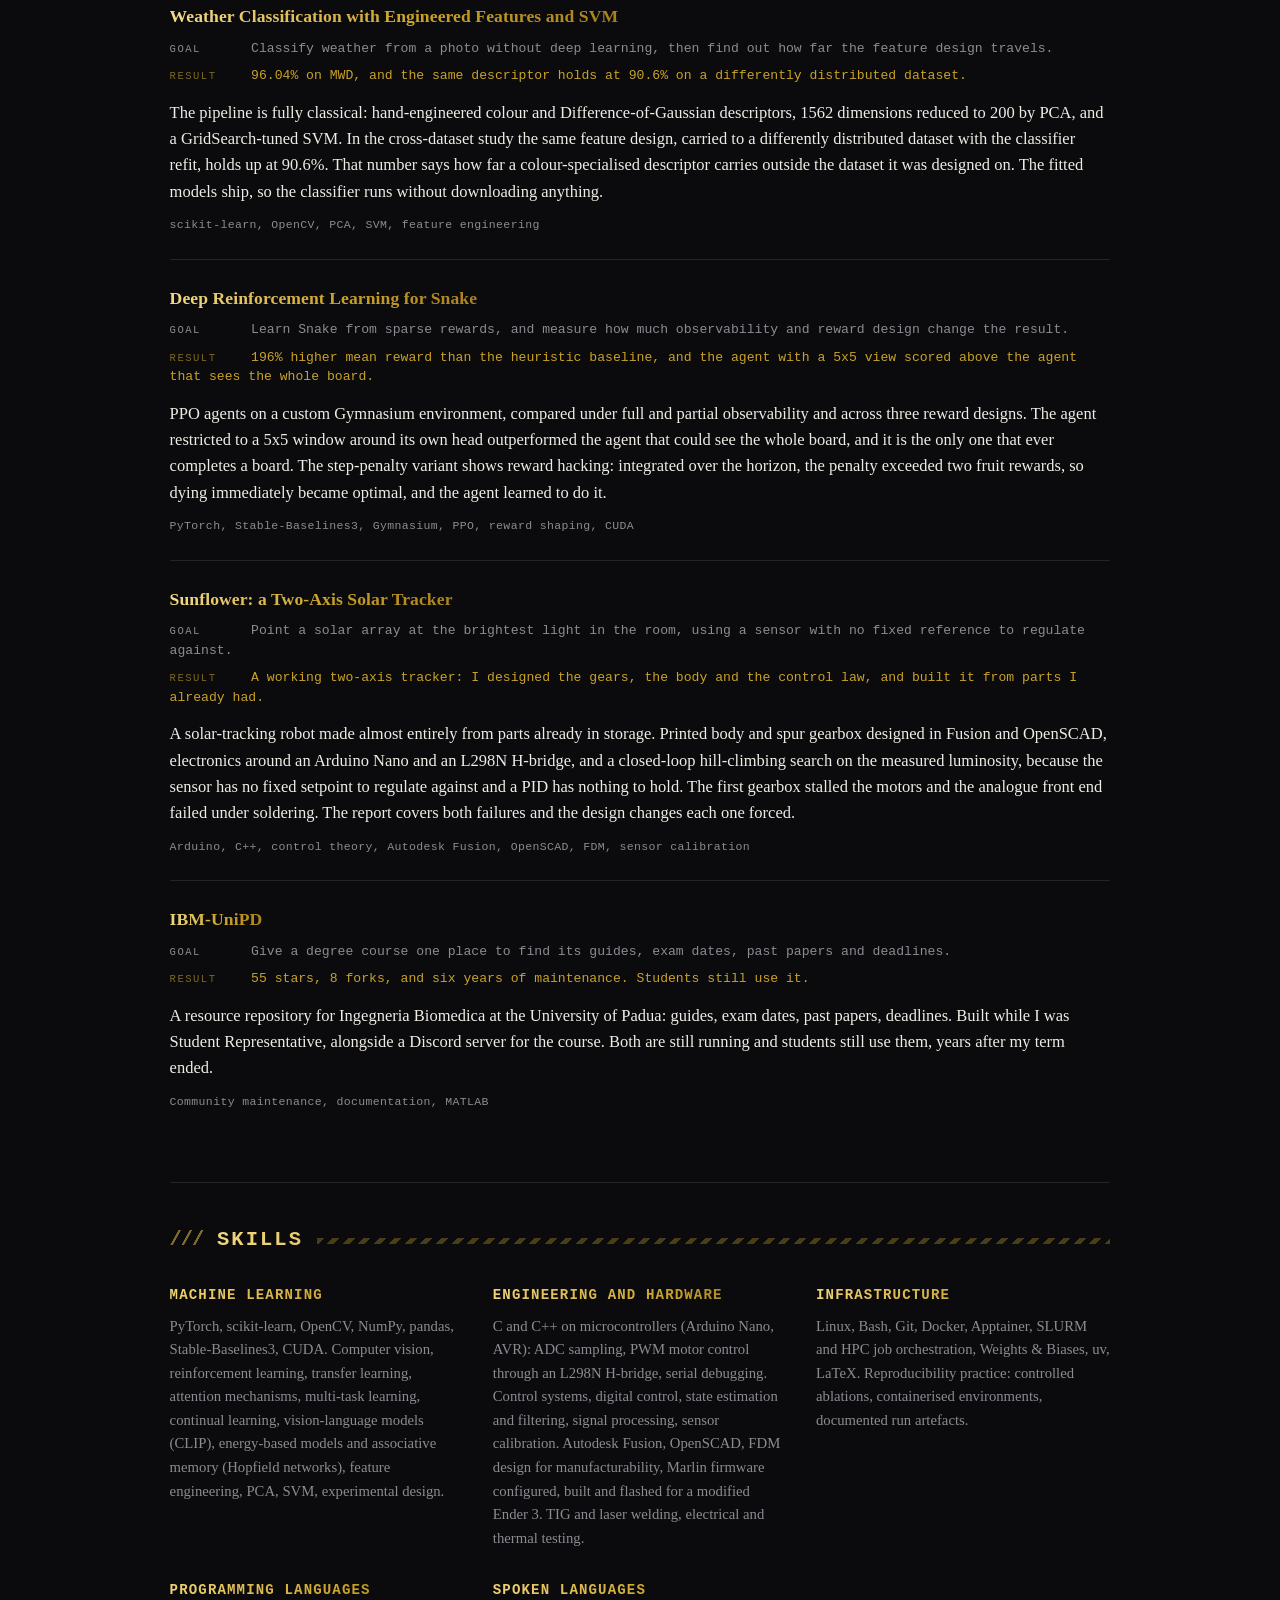
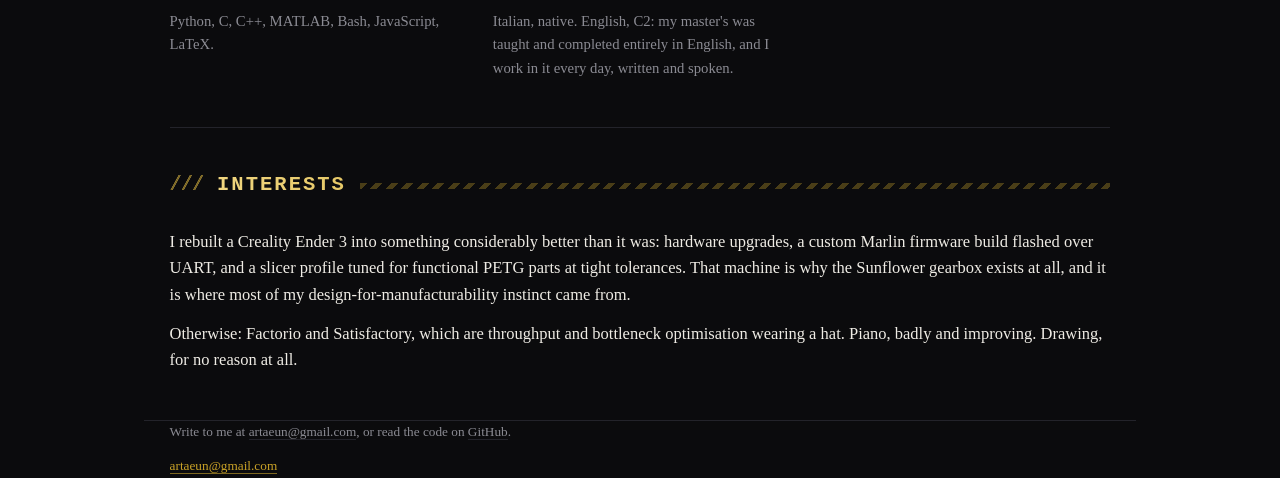
==== commit adadb2ed: "Say the permanent role I am looking for; describe the tracker exactly New title and opening lines on" ====
--- a/index.html
+++ b/index.html
@@ -19,8 +19,8 @@
 <header class="hero">
   <div class="wrap">
     <h1>Alexandru Mihailescu</h1>
-    <p class="role">Machine Learning Engineer</p>
-    <p class="sub">Neural networks, computer vision and reinforcement learning, on a foundation of control and embedded systems.</p>
+    <p class="role">Machine Learning and Automation Engineer</p>
+    <p class="sub">Neural networks, computer vision and reinforcement learning, with a background in control and embedded systems.</p>
 
     <ul class="contact">
       <li><a href="mailto:artaeun@gmail.com">artaeun@gmail.com</a></li>
@@ -30,7 +30,7 @@
       <li><a href="https://www.linkedin.com/in/mihailescu-alexandru">linkedin.com/in/mihailescu-alexandru</a></li>
     </ul>
 
-    <p class="availability"><strong>Available for freelance work,</strong> and open to applied ML, computer vision, and R&amp;D roles. Veneto, Italy, or remote.</p>
+    <p class="availability"><strong>Looking for a permanent role</strong> in machine vision, machine learning, control or embedded software, in the Padova area or remote.</p>
   </div>
 </header>
 
@@ -38,7 +38,26 @@
 
 <section id="about">
     <h2>About</h2>
-    <p>Engineer and data scientist. I build deep-learning, reinforcement-learning and machine-learning models, including for hardware platforms. My MSc thesis is on Hopfield networks and studies the coupled dynamics of neural activity and synaptic changes in associative-memory systems.</p>
+    <p>Automation engineer with an MSc from the University of Padua. I train and evaluate vision models in PyTorch and OpenCV, and I designed and built a two-axis solar tracker: the printed gearbox, the wiring and the Arduino firmware. I am looking for a permanent role in machine vision, machine learning, control or embedded software, in the Padova area or remote.</p>
+  </section>
+
+<section id="education">
+    <h2>Education</h2>
+
+    <article class="entry">
+      <h3>MSc, Automation and Computer Engineering <span class="org">University of Padua, DEI</span></h3>
+      <p class="screen-only">Orientation in robotics and control. Main coursework: Computer Vision, Reinforcement Learning, Neural Networks and Deep Learning, Machine Learning, Digital Control, Estimation and Filtering, Convex Optimization.</p>
+      <p>Thesis: coupled activity and synaptic dynamics in recurrent neural networks. Lyapunov analysis of the joint system, multistability, and the conditions under which structure emerges from feedback alone.</p>
+    </article>
+
+    <article class="entry">
+      <h3>BSc, Biomedical Engineering <span class="org">University of Padua, DEI</span></h3>
+      <p>Thesis: a wearable sensor shirt for monitoring posture and movement in occupational health and ergonomics. Piezoresistive and capacitive strain sensing, gauge factor characterisation, and bridge conditioning circuits.</p>
+    </article>
+
+    <article class="entry">
+      <h3>Technical Diploma, Industrial Electronics and Telecommunications <span class="org">ITIS Galileo Galilei, Conegliano</span></h3>
+    </article>
   </section>
 
 <section id="projects">
@@ -64,7 +83,7 @@
     <article class="project">
       <h3><a href="https://github.com/artaeun/deep-rl-snake">Deep Reinforcement Learning for Snake</a></h3>
       <p class="goal"><span>Goal</span> Learn Snake from sparse rewards, and measure how much observability and reward design change the result.</p>
-      <p class="metric"><span>Result</span> 196% over the heuristic baseline, and the agent that sees less plays better than the one that sees everything.</p>
+      <p class="metric"><span>Result</span> 196% higher mean reward than the heuristic baseline, and the agent with a 5x5 view scored above the agent that sees the whole board.</p>
       <p>PPO agents on a custom Gymnasium environment, compared under full and partial observability and across three reward designs. The agent restricted to a 5x5 window around its own head outperformed the agent that could see the whole board, and it is the only one that ever completes a board. The step-penalty variant shows reward hacking: integrated over the horizon, the penalty exceeded two fruit rewards, so dying immediately became optimal, and the agent learned to do it.</p>
       <p class="stack">PyTorch, Stable-Baselines3, Gymnasium, PPO, reward shaping, CUDA</p>
     </article>
@@ -72,36 +91,17 @@
     <article class="project">
       <h3><a href="https://github.com/artaeun/sunflower-solar-tracker">Sunflower: a Two-Axis Solar Tracker</a></h3>
       <p class="goal"><span>Goal</span> Point a solar array at the brightest light in the room, using a sensor with no fixed reference to regulate against.</p>
-      <p class="metric"><span>Result</span> A working two-axis tracker, built from the gear teeth to the control law, from parts already in storage.</p>
-      <p>A solar-tracking robot made almost entirely from parts already in storage. Printed body and spur gearbox designed in Fusion and OpenSCAD, custom electronics around an Arduino Nano and an L298N H-bridge, and a closed-loop controller that climbs the gradient of measured luminosity, because the sensor has no fixed setpoint to regulate against and a PID has nothing to hold. The first gearbox stalled the motors and the analogue front end failed under soldering. The report covers both failures and the design changes each one forced.</p>
+      <p class="metric"><span>Result</span> A working two-axis tracker: I designed the gears, the body and the control law, and built it from parts I already had.</p>
+      <p>A solar-tracking robot made almost entirely from parts already in storage. Printed body and spur gearbox designed in Fusion and OpenSCAD, electronics around an Arduino Nano and an L298N H-bridge, and a closed-loop hill-climbing search on the measured luminosity, because the sensor has no fixed setpoint to regulate against and a PID has nothing to hold. The first gearbox stalled the motors and the analogue front end failed under soldering. The report covers both failures and the design changes each one forced.</p>
       <p class="stack">Arduino, C++, control theory, Autodesk Fusion, OpenSCAD, FDM, sensor calibration</p>
     </article>
 
     <article class="project">
       <h3><a href="https://github.com/artaeun/IBM-UniPD">IBM-UniPD</a></h3>
       <p class="goal"><span>Goal</span> Give a degree course one place to find its guides, exam dates, past papers and deadlines.</p>
-      <p class="metric"><span>Result</span> 42 stars, 7 forks, and six years of maintenance. Students still use it.</p>
+      <p class="metric"><span>Result</span> 55 stars, 8 forks, and six years of maintenance. Students still use it.</p>
       <p>A resource repository for Ingegneria Biomedica at the University of Padua: guides, exam dates, past papers, deadlines. Built while I was Student Representative, alongside a Discord server for the course. Both are still running and students still use them, years after my term ended.</p>
       <p class="stack">Community maintenance, documentation, MATLAB</p>
-    </article>
-  </section>
-
-<section id="education">
-    <h2>Education</h2>
-
-    <article class="entry">
-      <h3>MSc, Automation and Computer Engineering <span class="org">University of Padua, DEI</span></h3>
-      <p class="screen-only">Orientation in robotics and control. Main coursework: Computer Vision, Reinforcement Learning, Neural Networks and Deep Learning, Machine Learning, Digital Control, Estimation and Filtering, Convex Optimization.</p>
-      <p>Thesis: coupled activity and synaptic dynamics in recurrent neural networks. Lyapunov analysis of the joint system, multistability, and the conditions under which structure emerges from feedback alone.</p>
-    </article>
-
-    <article class="entry">
-      <h3>BSc, Biomedical Engineering <span class="org">University of Padua, DEI</span></h3>
-      <p>Thesis: a wearable sensor shirt for monitoring posture and movement in occupational health and ergonomics. Piezoresistive and capacitive strain sensing, gauge factor characterisation, and bridge conditioning circuits.</p>
-    </article>
-
-    <article class="entry">
-      <h3>Technical Diploma, Industrial Electronics and Telecommunications <span class="org">ITIS Galileo Galilei, Conegliano</span></h3>
     </article>
   </section>
 
@@ -115,7 +115,7 @@
       </div>
       <div>
         <h3>Engineering and hardware</h3>
-        <p>Embedded C and C++, Arduino, control systems, digital control, state estimation and filtering, signal processing, sensor calibration. Autodesk Fusion, OpenSCAD, FDM design for manufacturability, custom Marlin firmware. TIG and laser welding, electrical and thermal testing.</p>
+        <p>C and C++ on microcontrollers (Arduino Nano, AVR): ADC sampling, PWM motor control through an L298N H-bridge, serial debugging. Control systems, digital control, state estimation and filtering, signal processing, sensor calibration. Autodesk Fusion, OpenSCAD, FDM design for manufacturability, Marlin firmware configured, built and flashed for a modified Ender 3. TIG and laser welding, electrical and thermal testing.</p>
       </div>
       <div>
         <h3>Infrastructure</h3>
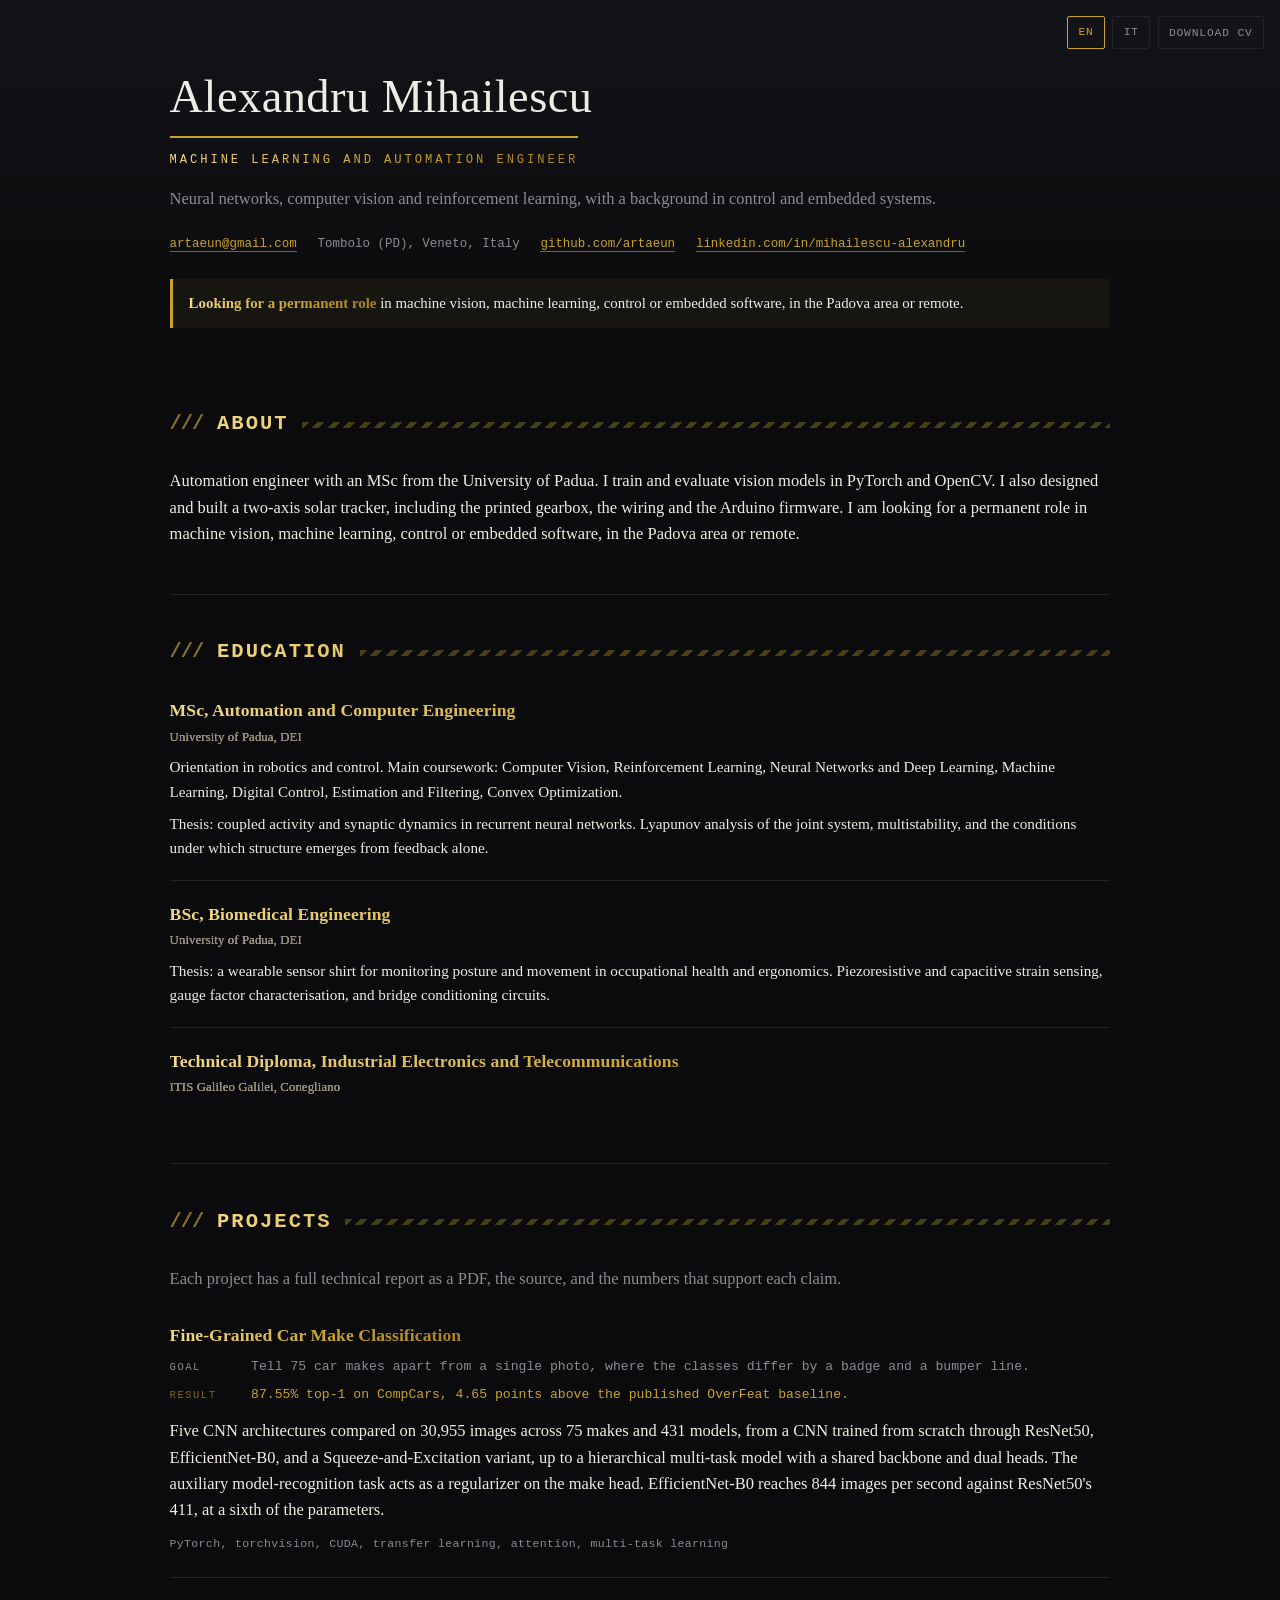
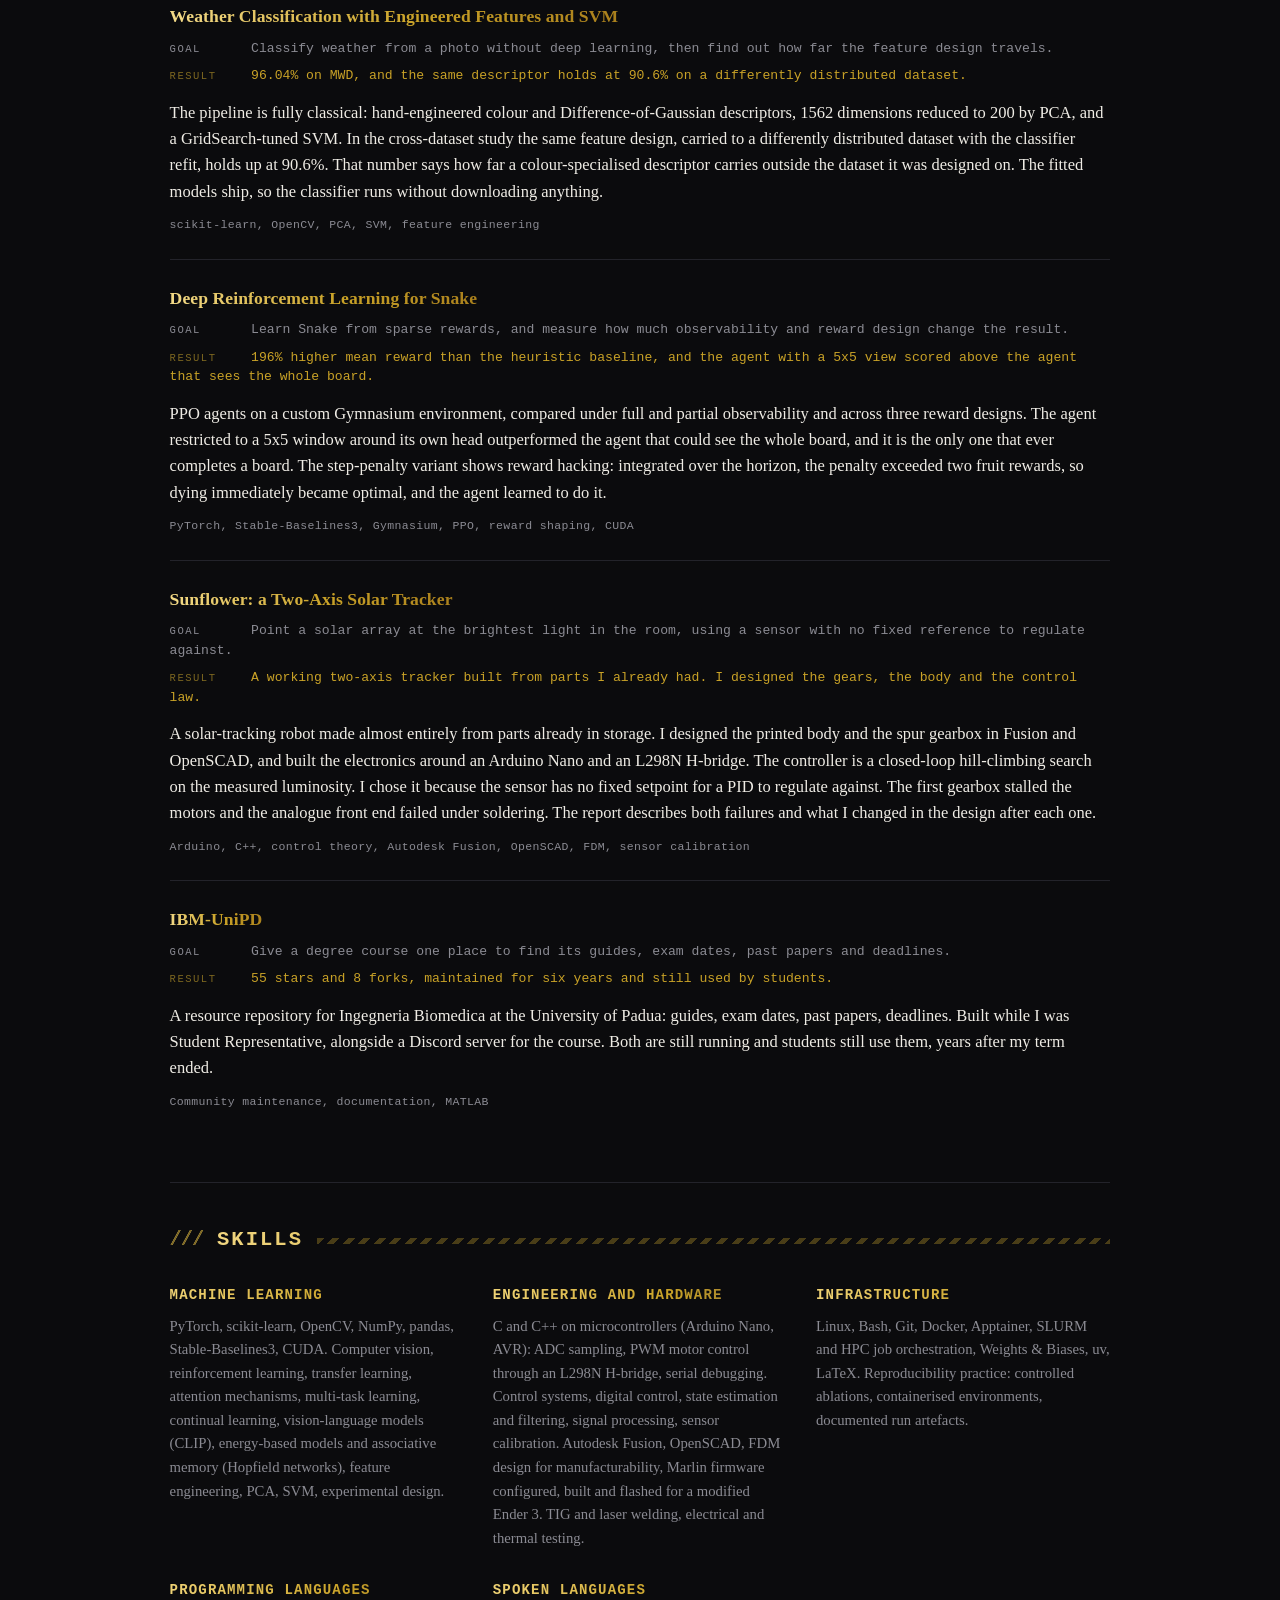
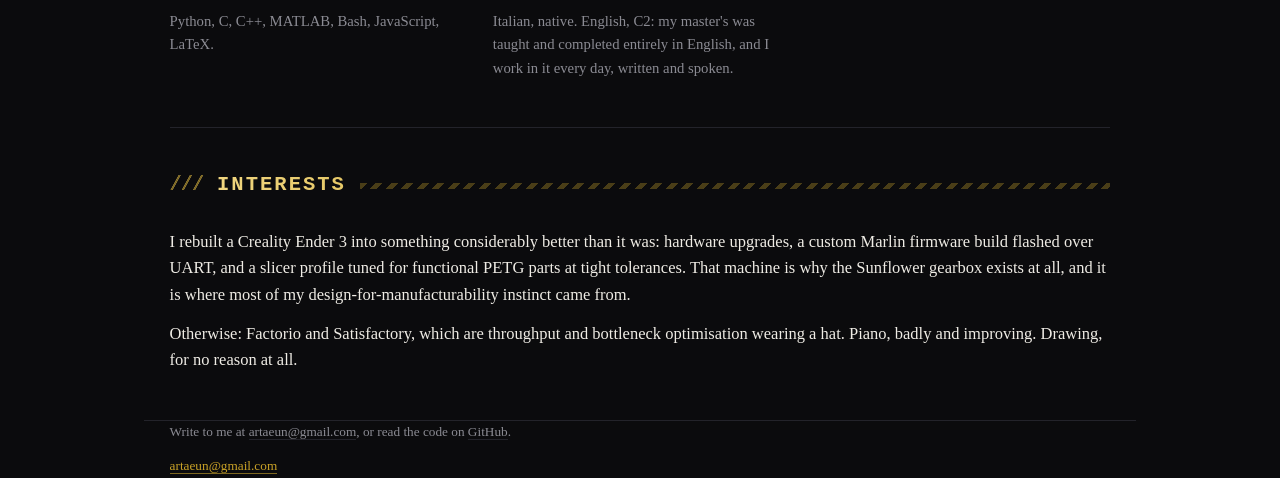
==== commit 0d75a6c7: "Reword the About, result and tracker lines on both pages" ====
--- a/index.html
+++ b/index.html
@@ -38,7 +38,7 @@
 
 <section id="about">
     <h2>About</h2>
-    <p>Automation engineer with an MSc from the University of Padua. I train and evaluate vision models in PyTorch and OpenCV, and I designed and built a two-axis solar tracker: the printed gearbox, the wiring and the Arduino firmware. I am looking for a permanent role in machine vision, machine learning, control or embedded software, in the Padova area or remote.</p>
+    <p>Automation engineer with an MSc from the University of Padua. I train and evaluate vision models in PyTorch and OpenCV. I also designed and built a two-axis solar tracker, including the printed gearbox, the wiring and the Arduino firmware. I am looking for a permanent role in machine vision, machine learning, control or embedded software, in the Padova area or remote.</p>
   </section>
 
 <section id="education">
@@ -91,15 +91,15 @@
     <article class="project">
       <h3><a href="https://github.com/artaeun/sunflower-solar-tracker">Sunflower: a Two-Axis Solar Tracker</a></h3>
       <p class="goal"><span>Goal</span> Point a solar array at the brightest light in the room, using a sensor with no fixed reference to regulate against.</p>
-      <p class="metric"><span>Result</span> A working two-axis tracker: I designed the gears, the body and the control law, and built it from parts I already had.</p>
-      <p>A solar-tracking robot made almost entirely from parts already in storage. Printed body and spur gearbox designed in Fusion and OpenSCAD, electronics around an Arduino Nano and an L298N H-bridge, and a closed-loop hill-climbing search on the measured luminosity, because the sensor has no fixed setpoint to regulate against and a PID has nothing to hold. The first gearbox stalled the motors and the analogue front end failed under soldering. The report covers both failures and the design changes each one forced.</p>
+      <p class="metric"><span>Result</span> A working two-axis tracker built from parts I already had. I designed the gears, the body and the control law.</p>
+      <p>A solar-tracking robot made almost entirely from parts already in storage. I designed the printed body and the spur gearbox in Fusion and OpenSCAD, and built the electronics around an Arduino Nano and an L298N H-bridge. The controller is a closed-loop hill-climbing search on the measured luminosity. I chose it because the sensor has no fixed setpoint for a PID to regulate against. The first gearbox stalled the motors and the analogue front end failed under soldering. The report describes both failures and what I changed in the design after each one.</p>
       <p class="stack">Arduino, C++, control theory, Autodesk Fusion, OpenSCAD, FDM, sensor calibration</p>
     </article>
 
     <article class="project">
       <h3><a href="https://github.com/artaeun/IBM-UniPD">IBM-UniPD</a></h3>
       <p class="goal"><span>Goal</span> Give a degree course one place to find its guides, exam dates, past papers and deadlines.</p>
-      <p class="metric"><span>Result</span> 55 stars, 8 forks, and six years of maintenance. Students still use it.</p>
+      <p class="metric"><span>Result</span> 55 stars and 8 forks, maintained for six years and still used by students.</p>
       <p>A resource repository for Ingegneria Biomedica at the University of Padua: guides, exam dates, past papers, deadlines. Built while I was Student Representative, alongside a Discord server for the course. Both are still running and students still use them, years after my term ended.</p>
       <p class="stack">Community maintenance, documentation, MATLAB</p>
     </article>
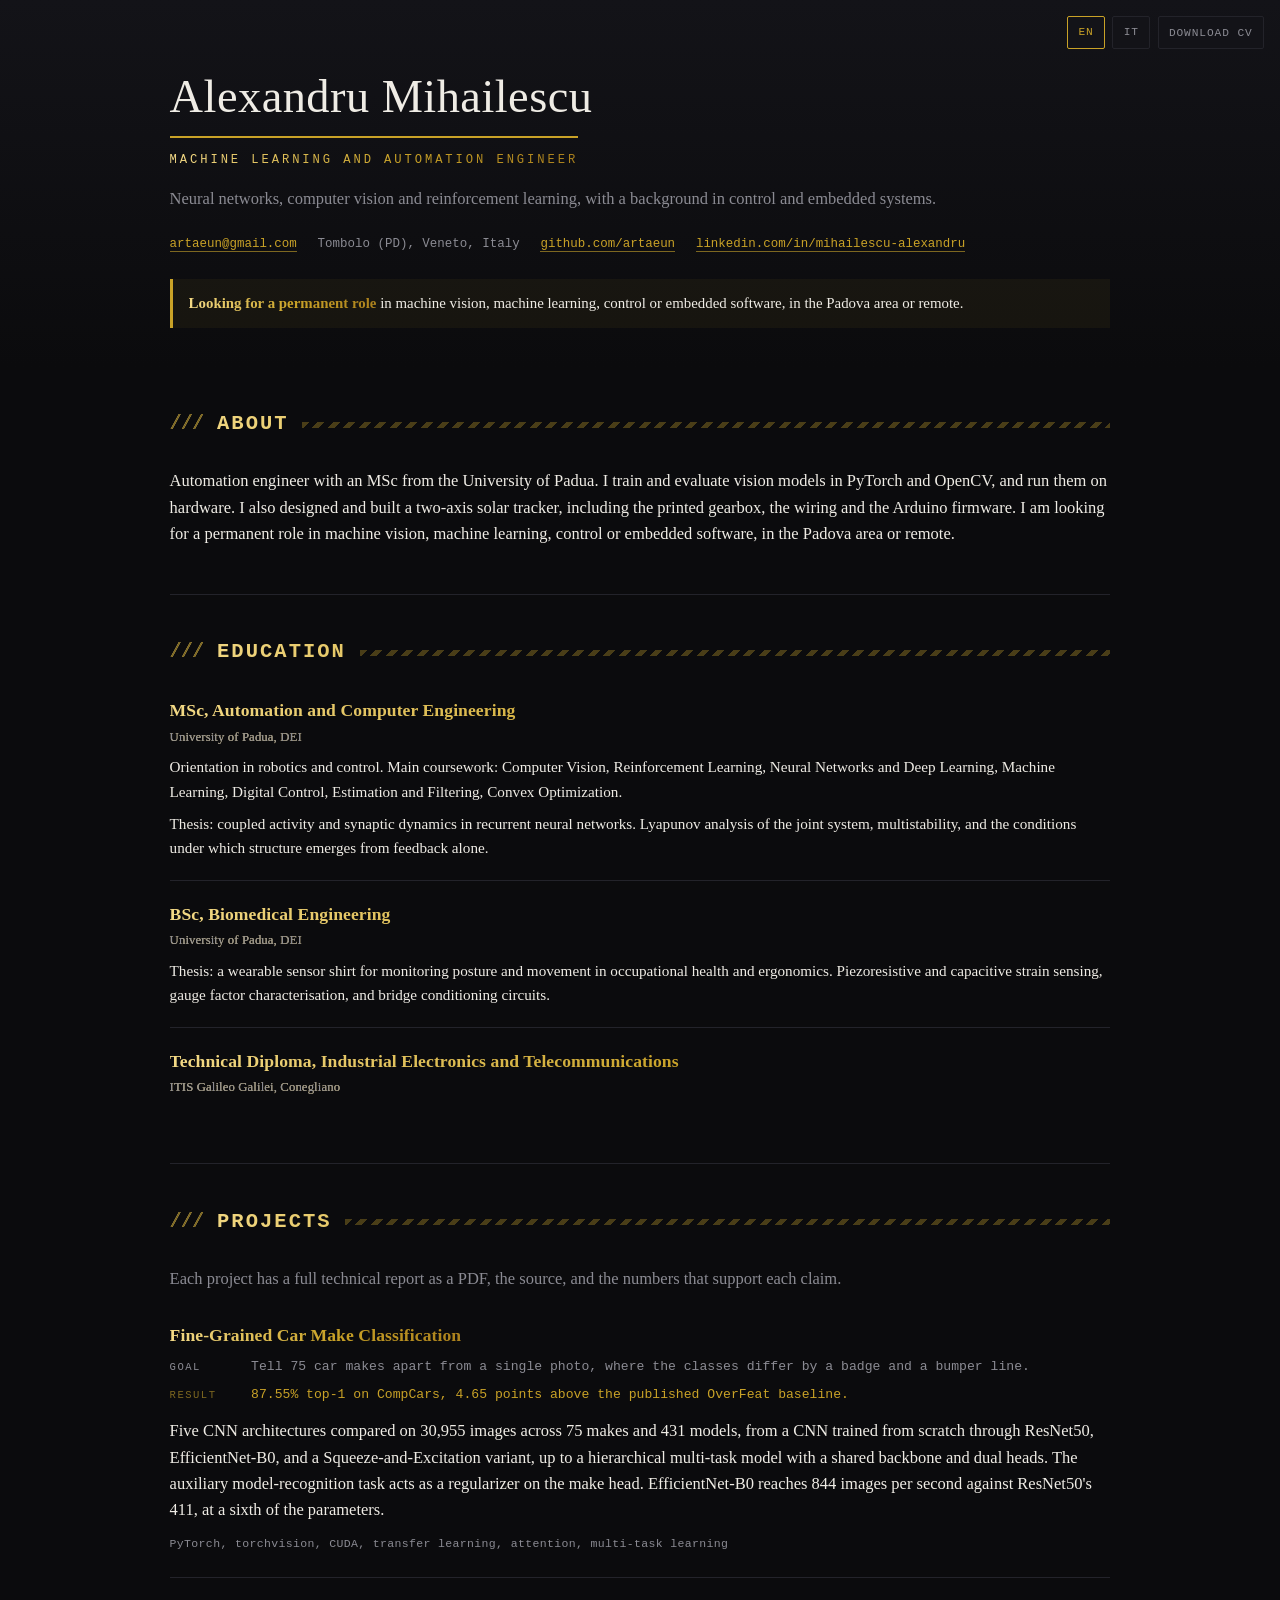
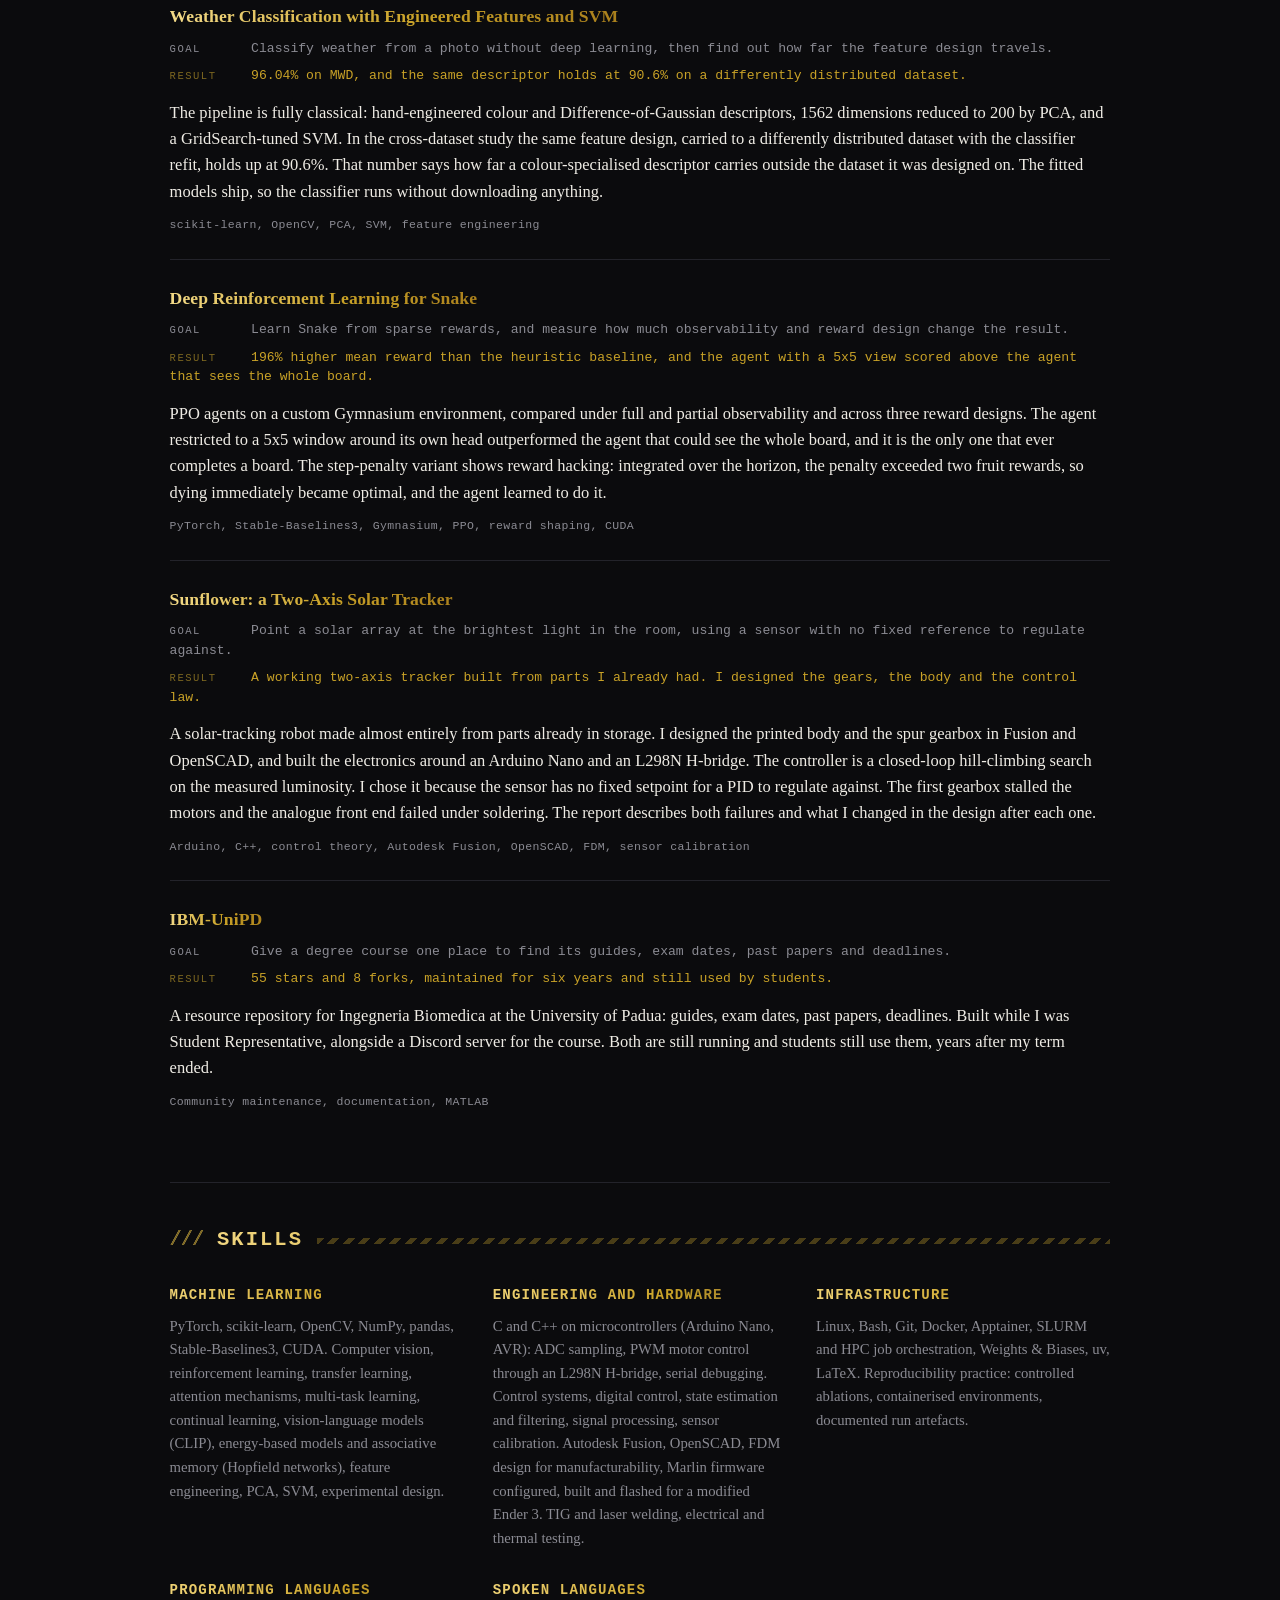
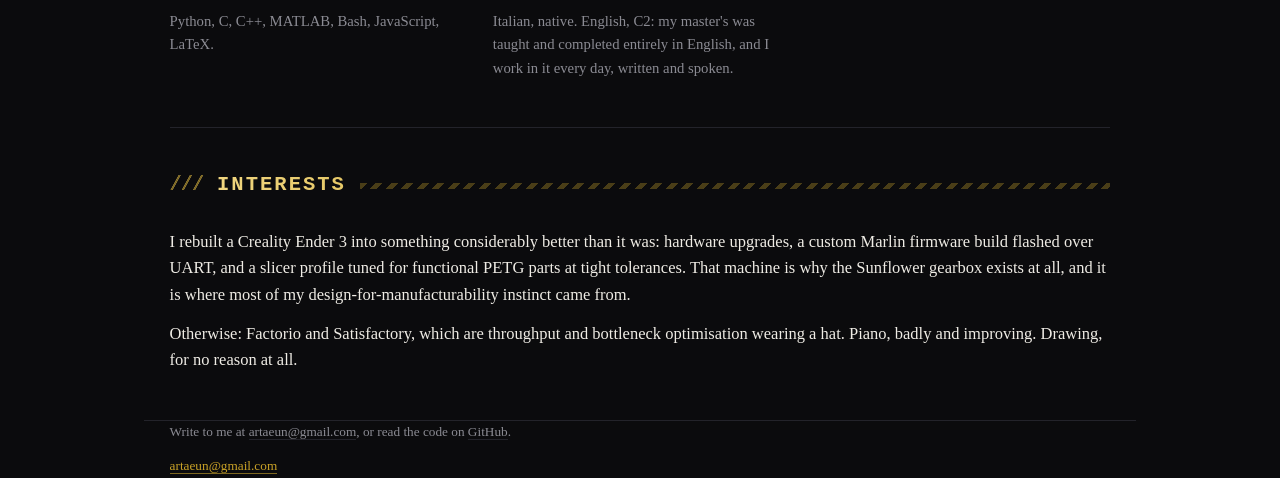
==== commit e063dde5: "Say that I run the vision models on hardware" ====
--- a/index.html
+++ b/index.html
@@ -38,7 +38,7 @@
 
 <section id="about">
     <h2>About</h2>
-    <p>Automation engineer with an MSc from the University of Padua. I train and evaluate vision models in PyTorch and OpenCV. I also designed and built a two-axis solar tracker, including the printed gearbox, the wiring and the Arduino firmware. I am looking for a permanent role in machine vision, machine learning, control or embedded software, in the Padova area or remote.</p>
+    <p>Automation engineer with an MSc from the University of Padua. I train and evaluate vision models in PyTorch and OpenCV, and run them on hardware. I also designed and built a two-axis solar tracker, including the printed gearbox, the wiring and the Arduino firmware. I am looking for a permanent role in machine vision, machine learning, control or embedded software, in the Padova area or remote.</p>
   </section>
 
 <section id="education">
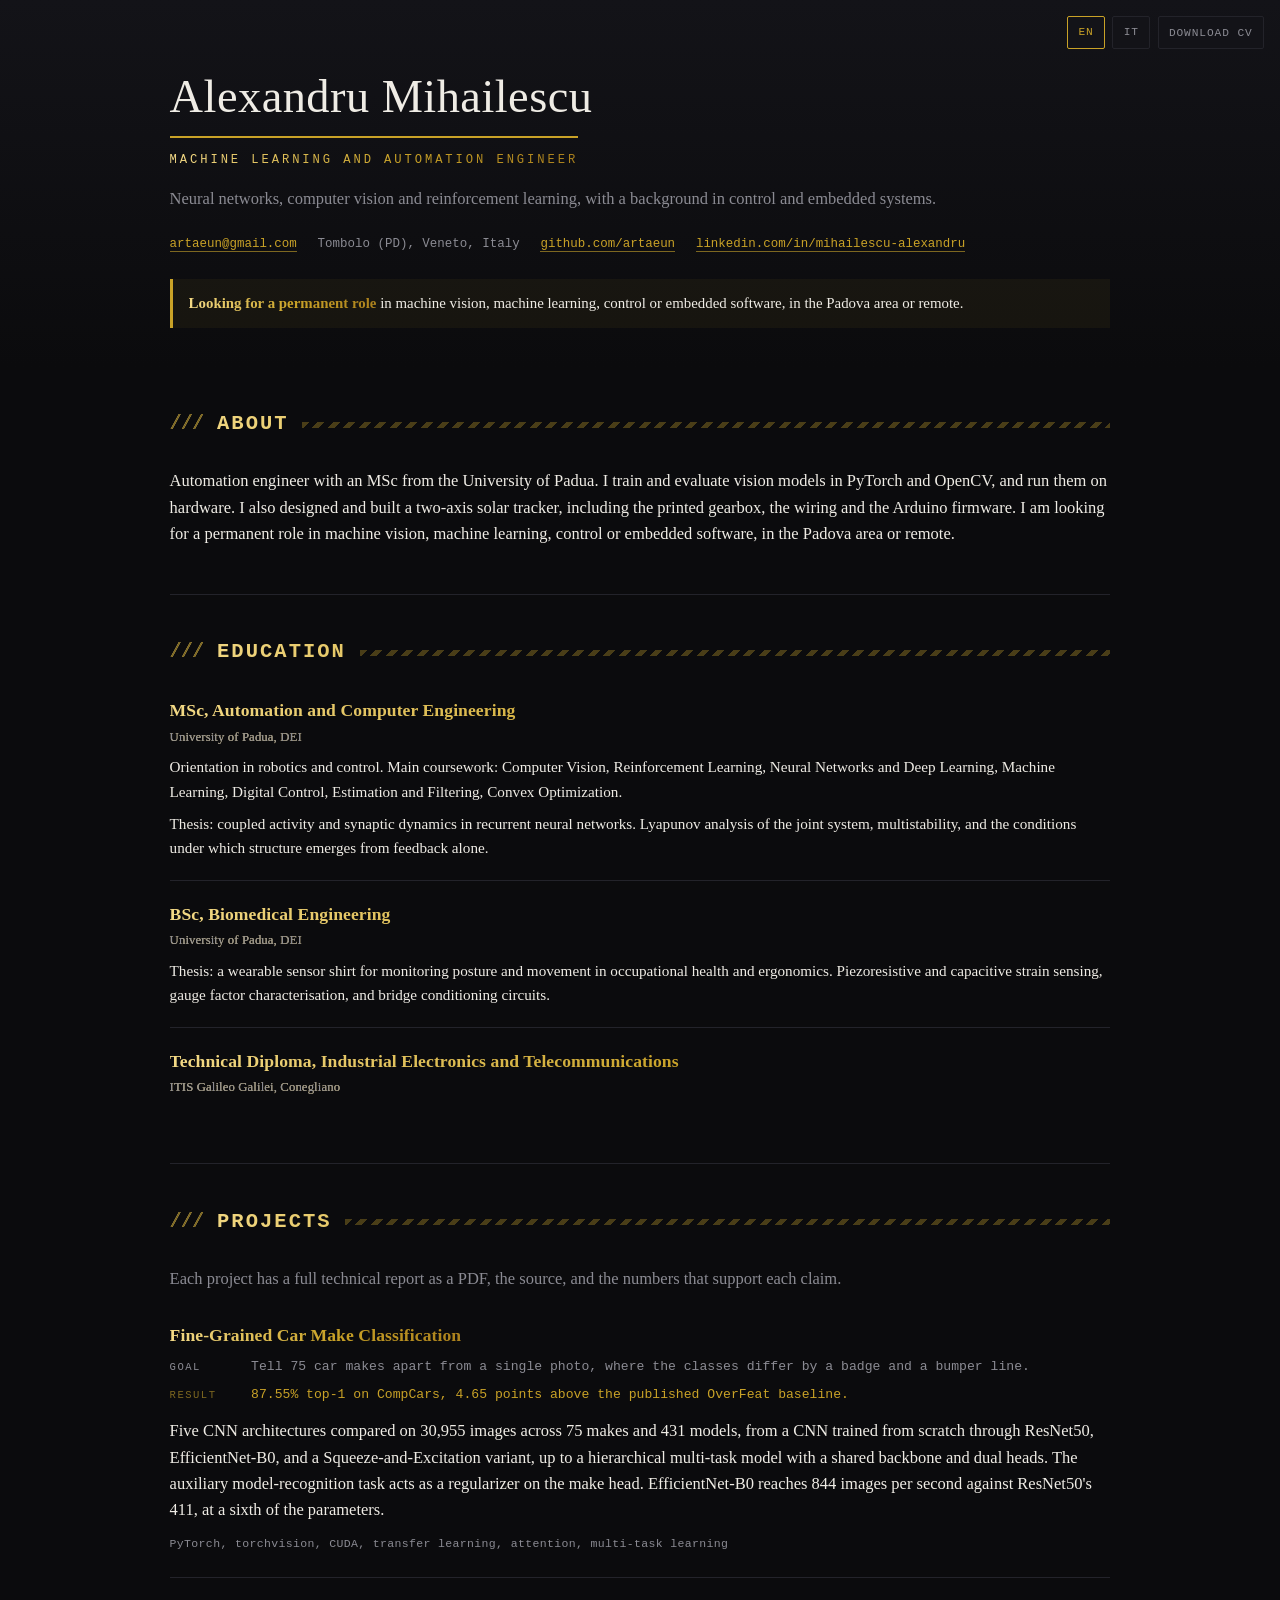
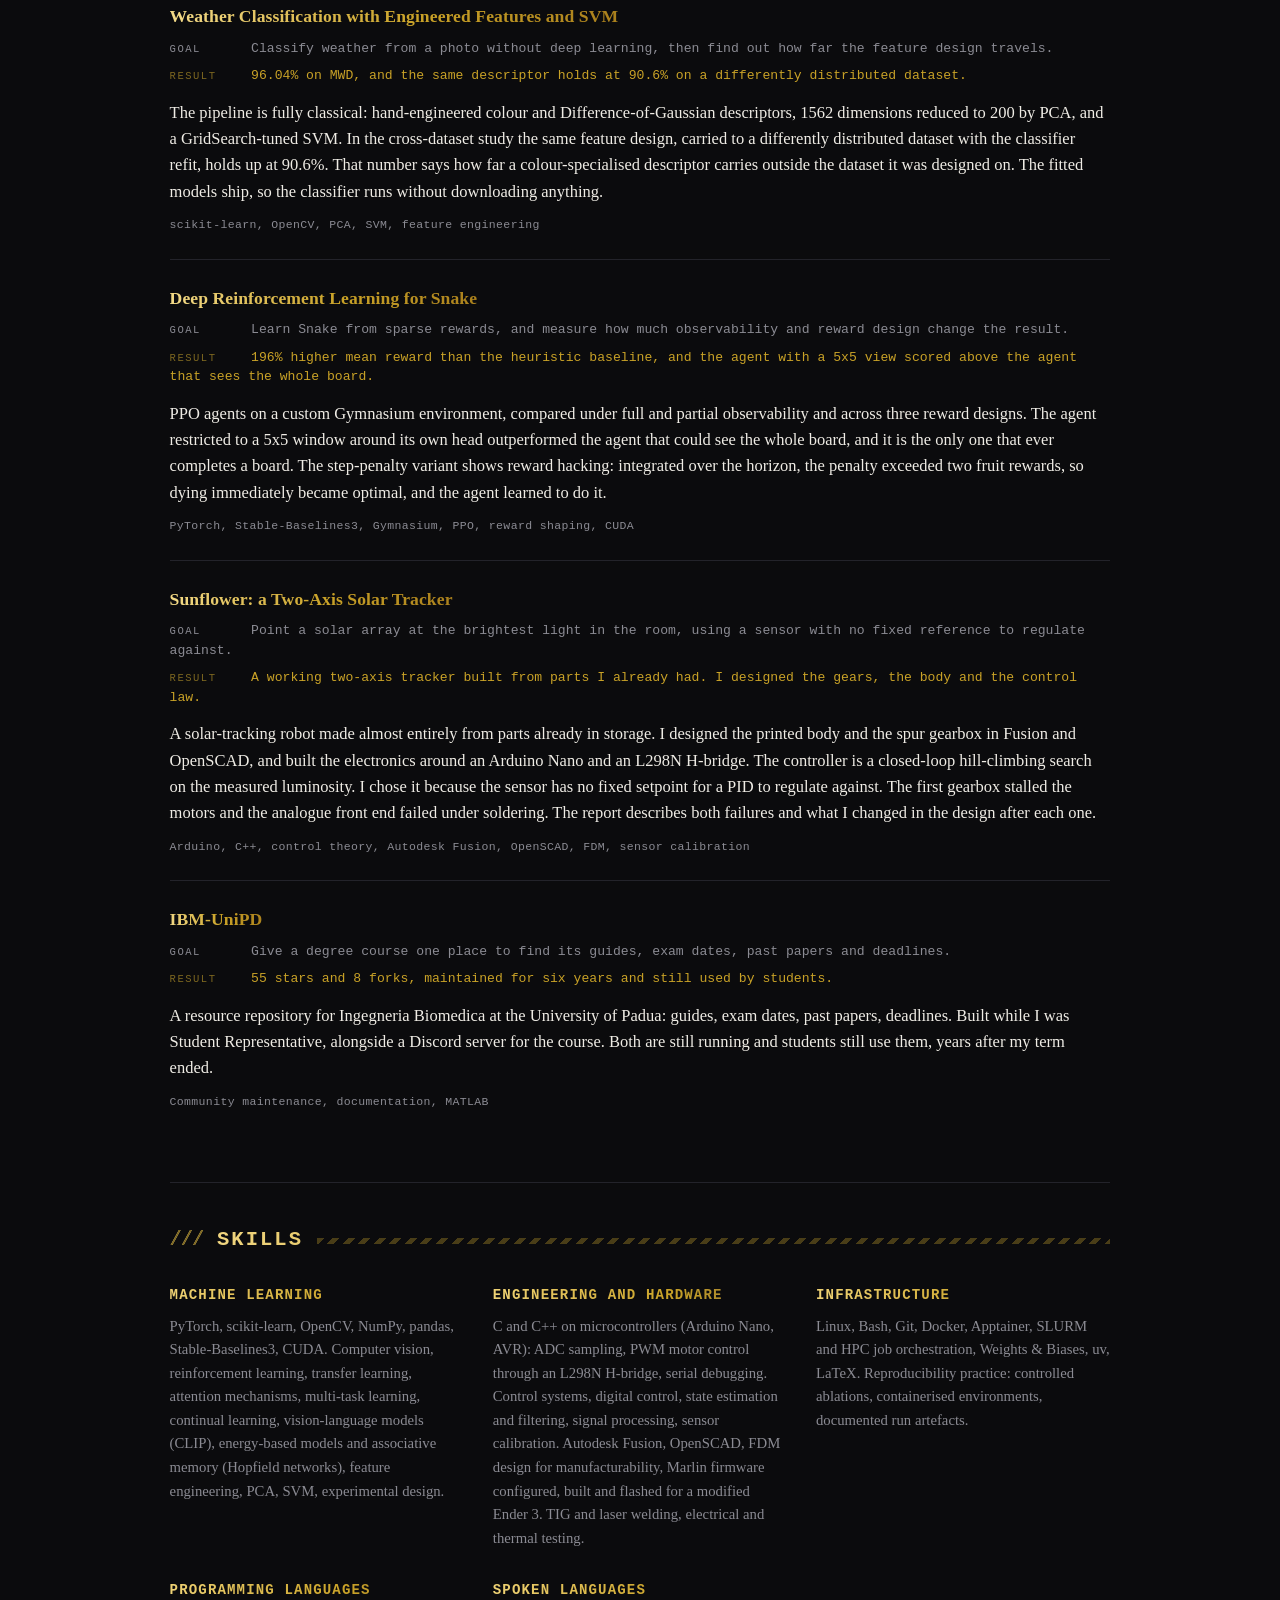
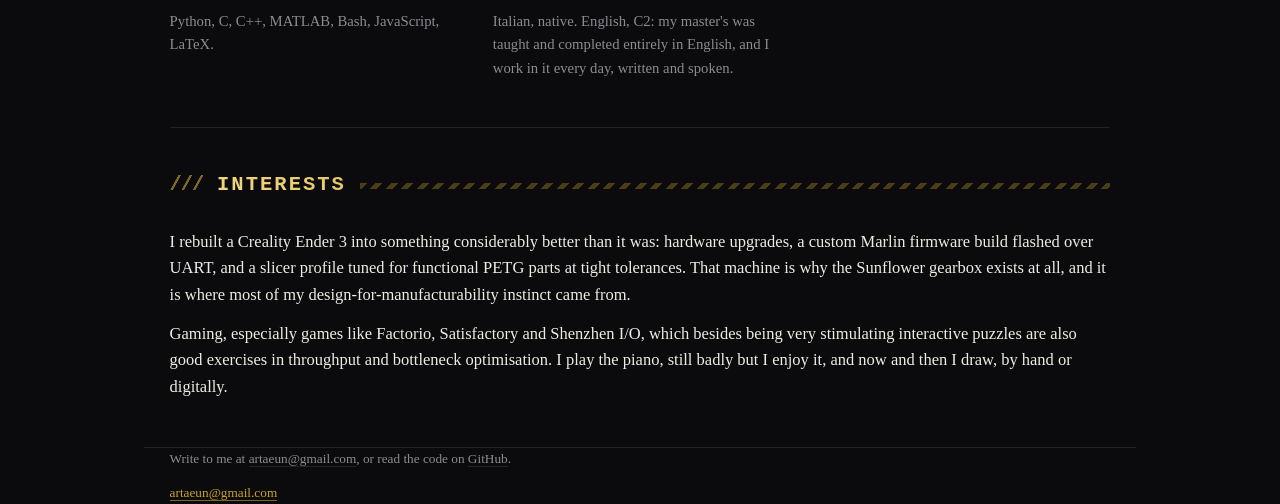
==== commit c33d1d5b: "Reword the gaming, piano and drawing line in English" ====
--- a/index.html
+++ b/index.html
@@ -137,7 +137,7 @@
 <section id="interests" class="screen-only">
     <h2>Interests</h2>
     <p>I rebuilt a Creality Ender 3 into something considerably better than it was: hardware upgrades, a custom Marlin firmware build flashed over UART, and a slicer profile tuned for functional PETG parts at tight tolerances. That machine is why the Sunflower gearbox exists at all, and it is where most of my design-for-manufacturability instinct came from.</p>
-    <p>Otherwise: Factorio and Satisfactory, which are throughput and bottleneck optimisation wearing a hat. Piano, badly and improving. Drawing, for no reason at all.</p>
+    <p>Gaming, especially games like Factorio, Satisfactory and Shenzhen I/O, which besides being very stimulating interactive puzzles are also good exercises in throughput and bottleneck optimisation. I play the piano, still badly but I enjoy it, and now and then I draw, by hand or digitally.</p>
   </section>
 
 </main>
